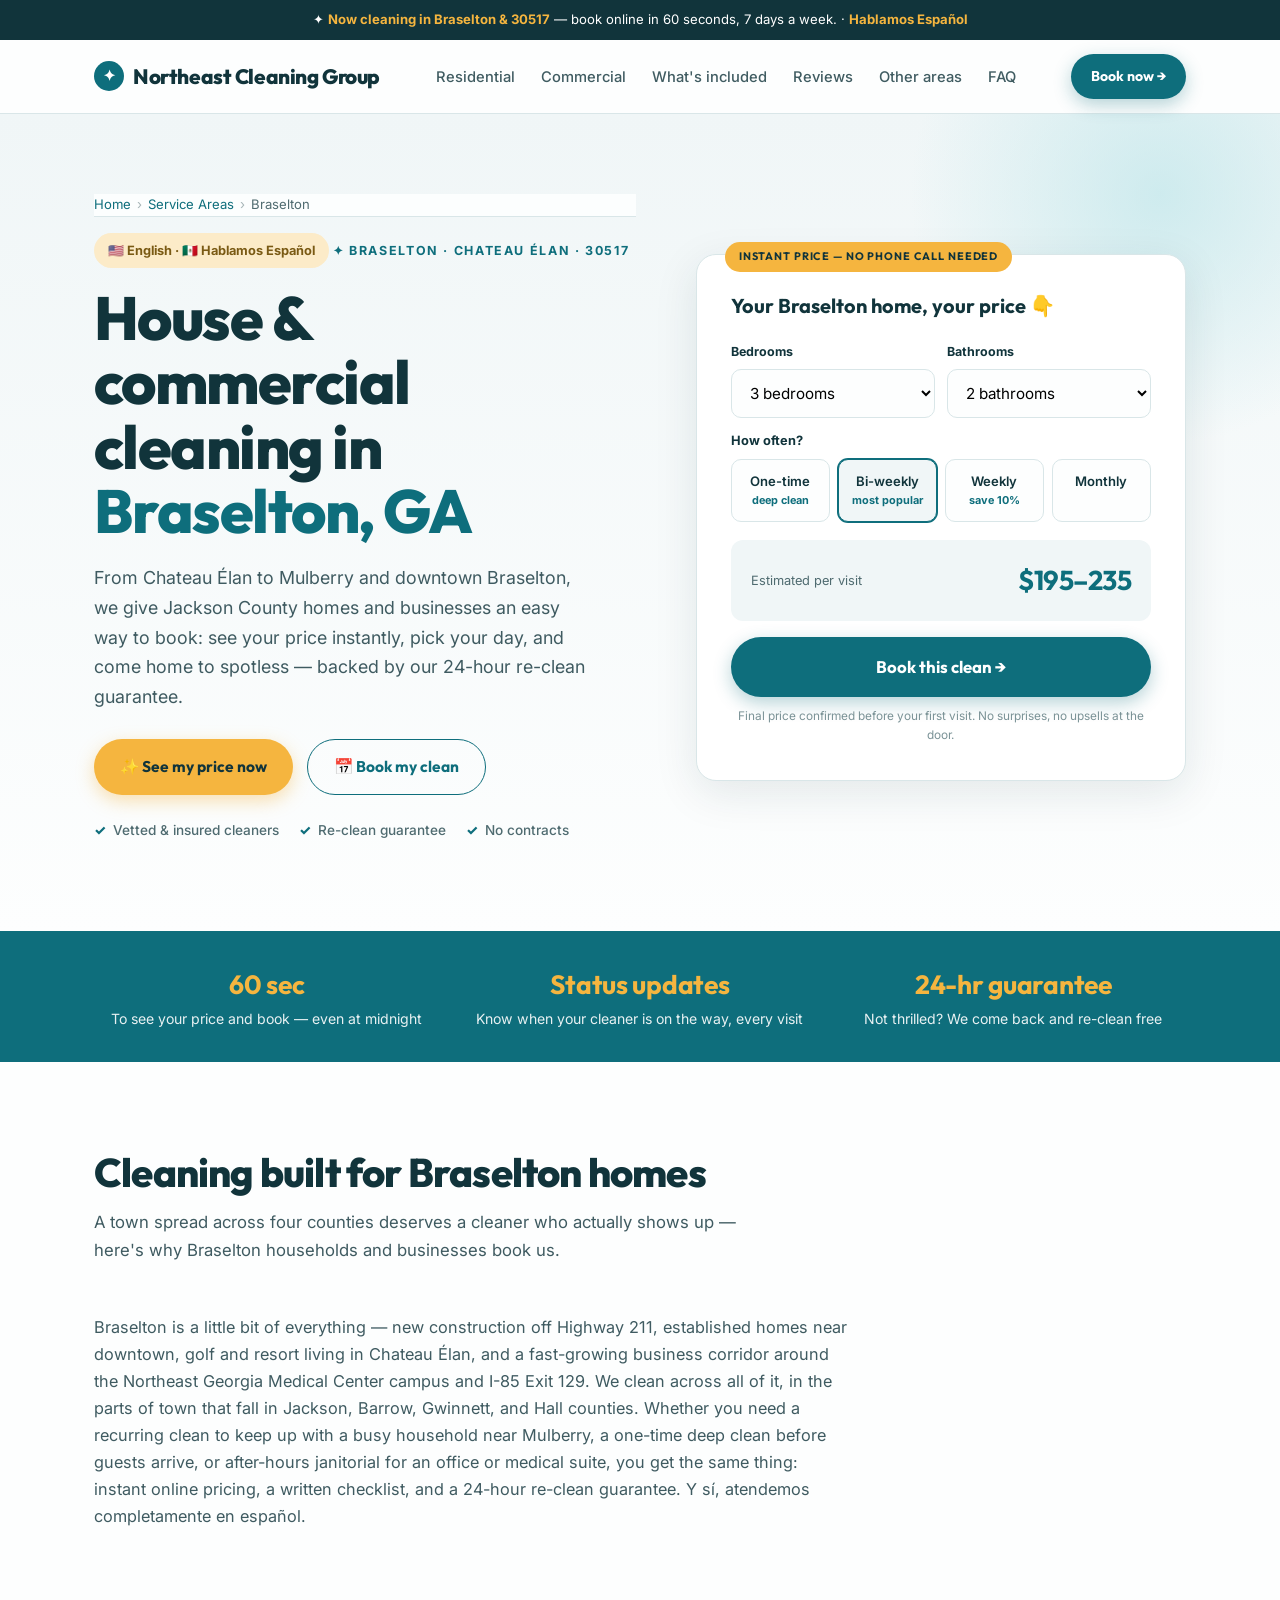
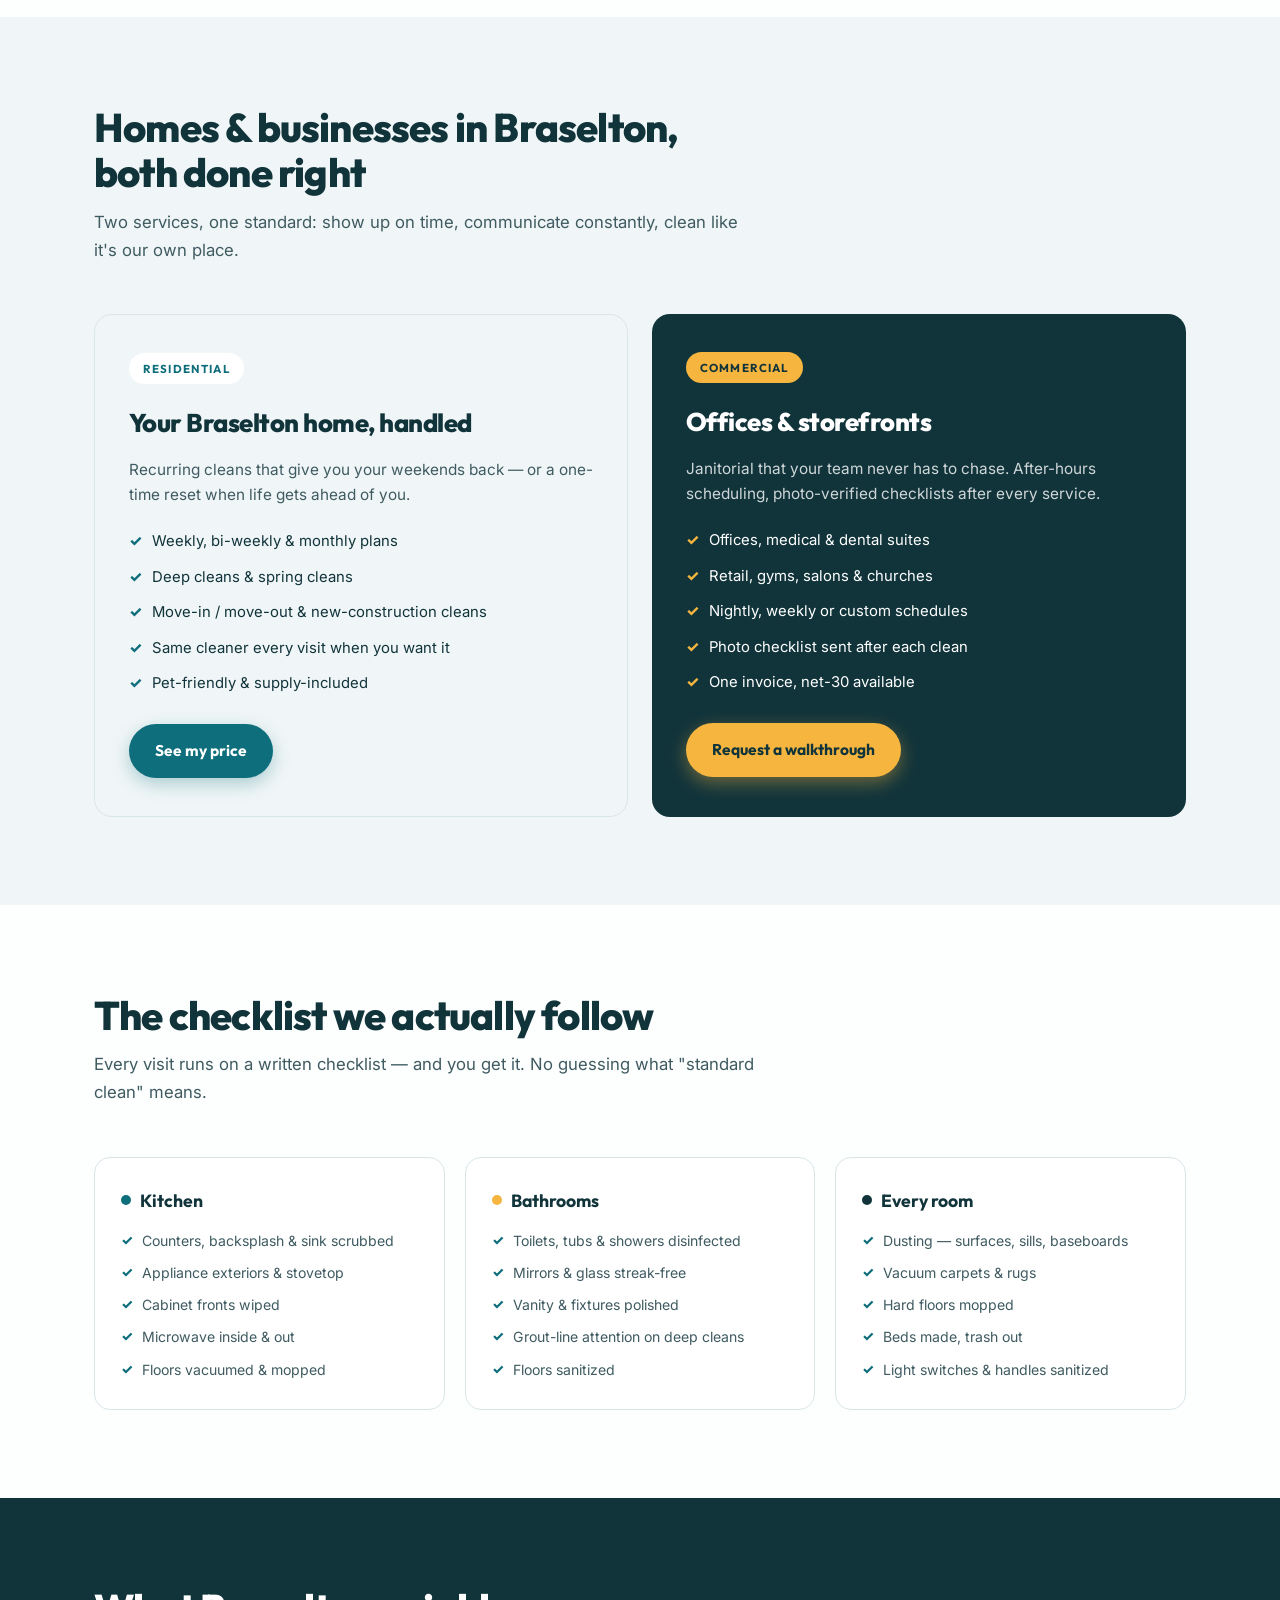
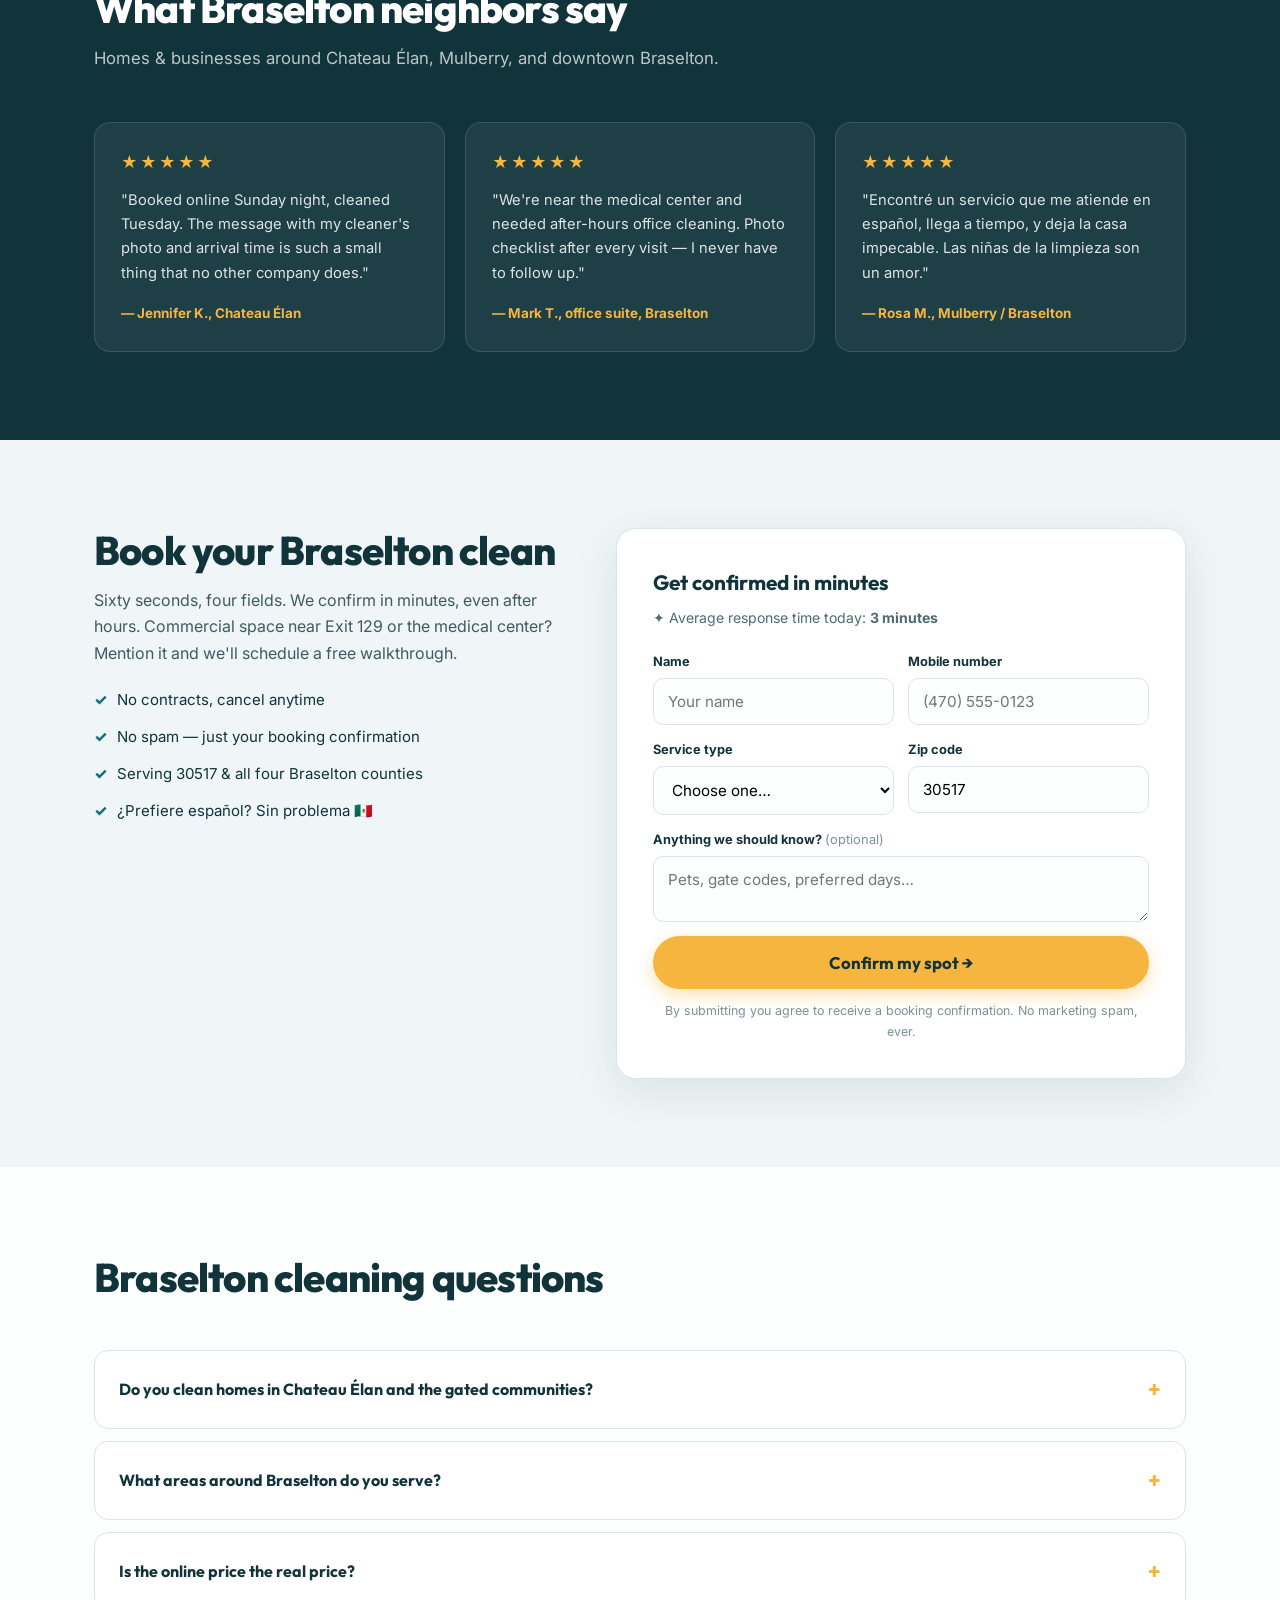
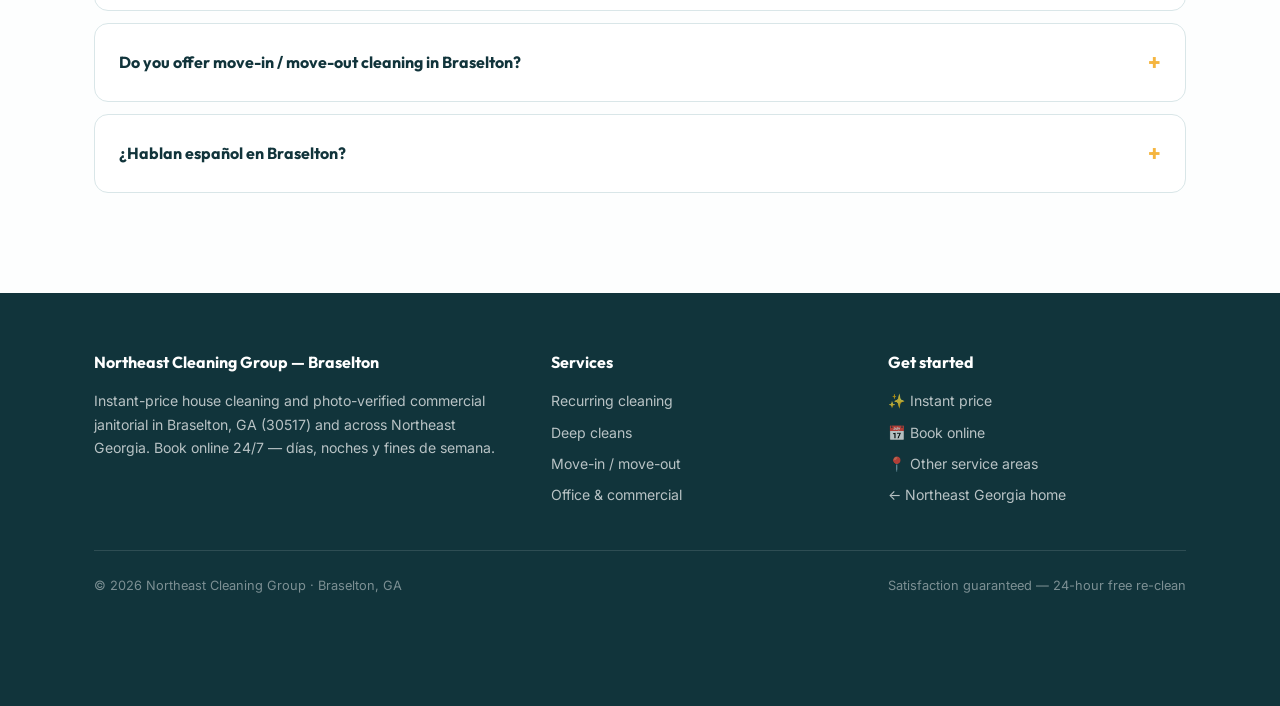
==== locations/braselton.html @ d17290c2 "Launch Northeast Cleaning Group site (NE Georgia hub + Braselton page) Rebrand from "Braselton Clean" ====
<!DOCTYPE html>
<html lang="en">
<head>
<meta charset="UTF-8">
<meta name="viewport" content="width=device-width, initial-scale=1.0">
<title>House &amp; Commercial Cleaning in Braselton, GA | Northeast Cleaning Group</title>
<meta name="description" content="Professional house &amp; commercial cleaning in Braselton, GA. Instant online pricing, vetted insured cleaners, 24-hour re-clean guarantee. Serving Chateau Élan, Mulberry, downtown Braselton &amp; 30517. Book in 60 seconds. Hablamos Español.">
<meta name="keywords" content="house cleaning Braselton GA, maid service Braselton, deep cleaning Braselton, move out cleaning Braselton, commercial cleaning Braselton GA, office cleaning Braselton, cleaning service Chateau Elan, cleaning service 30517">
<meta name="author" content="Northeast Cleaning Group">
<meta name="robots" content="index, follow, max-image-preview:large">
<meta name="theme-color" content="#0E6E7C">
<meta name="geo.region" content="US-GA">
<meta name="geo.placename" content="Braselton, Georgia">
<meta name="geo.position" content="34.1093;-83.7627">
<meta name="ICBM" content="34.1093, -83.7627">
<link rel="canonical" href="https://necgga.com/locations/braselton.html">
<link rel="icon" type="image/svg+xml" href="../favicon.svg">
<link rel="apple-touch-icon" href="../favicon.svg">

<!-- Open Graph -->
<meta property="og:site_name" content="Northeast Cleaning Group">
<meta property="og:title" content="House &amp; Commercial Cleaning in Braselton, GA | Northeast Cleaning Group">
<meta property="og:description" content="Instant-price house &amp; commercial cleaning in Braselton, GA — Chateau Élan, Mulberry &amp; 30517. Vetted, insured cleaners, 24-hour re-clean guarantee.">
<meta property="og:type" content="website">
<meta property="og:url" content="https://necgga.com/locations/braselton.html">
<meta property="og:image" content="https://necgga.com/og-image.png">
<meta property="og:image:width" content="1200">
<meta property="og:image:height" content="630">
<meta property="og:image:alt" content="Northeast Cleaning Group — house and commercial cleaning in Braselton, GA">
<meta property="og:locale" content="en_US">
<meta property="og:locale:alternate" content="es_US">

<!-- Twitter -->
<meta name="twitter:card" content="summary_large_image">
<meta name="twitter:title" content="House &amp; Commercial Cleaning in Braselton, GA">
<meta name="twitter:description" content="Instant-price cleaning in Braselton, GA — Chateau Élan, Mulberry &amp; 30517. Vetted, insured, 24-hour re-clean guarantee.">
<meta name="twitter:image" content="https://necgga.com/og-image.png">

<!-- JSON-LD: LocalBusiness + Breadcrumb + FAQ -->
<script type="application/ld+json">
{
  "@context": "https://schema.org",
  "@graph": [
    {
      "@type": ["LocalBusiness","HouseCleaner"],
      "@id": "https://necgga.com/#business",
      "name": "Northeast Cleaning Group",
      "description": "House and commercial cleaning in Braselton, GA and across Northeast Georgia. Instant online pricing, recurring plans, deep cleans, move-in/move-out, and office janitorial.",
      "url": "https://necgga.com/locations/braselton.html",
      "image": "https://necgga.com/og-image.png",
      "priceRange": "$$",
      "address": {
        "@type": "PostalAddress",
        "addressLocality": "Braselton",
        "addressRegion": "GA",
        "postalCode": "30517",
        "addressCountry": "US"
      },
      "geo": { "@type": "GeoCoordinates", "latitude": 34.1093, "longitude": -83.7627 },
      "areaServed": [
        {"@type":"City","name":"Braselton, GA"},
        {"@type":"City","name":"Hoschton, GA"},
        {"@type":"City","name":"Jefferson, GA"},
        {"@type":"City","name":"Flowery Branch, GA"}
      ],
      "knowsLanguage": ["en", "es"]
    },
    {
      "@type": "BreadcrumbList",
      "itemListElement": [
        {"@type":"ListItem","position":1,"name":"Home","item":"https://necgga.com/"},
        {"@type":"ListItem","position":2,"name":"Service Areas","item":"https://necgga.com/#areas"},
        {"@type":"ListItem","position":3,"name":"Braselton, GA","item":"https://necgga.com/locations/braselton.html"}
      ]
    },
    {
      "@type": "FAQPage",
      "mainEntity": [
        {"@type":"Question","name":"Do you clean homes in Chateau Élan and the gated communities?","acceptedAnswer":{"@type":"Answer","text":"Yes. We regularly clean homes in Chateau Élan, Mulberry, and the neighborhoods around Highway 211 and downtown Braselton. Leave gate or guard-gate instructions in your booking and we'll handle the rest."}},
        {"@type":"Question","name":"What areas around Braselton do you serve?","acceptedAnswer":{"@type":"Answer","text":"Braselton spans Jackson, Barrow, Gwinnett, and Hall counties, and we cover all of it — plus neighboring Hoschton, Jefferson, Flowery Branch, and Winder."}},
        {"@type":"Question","name":"Is the online price the real price?","acceptedAnswer":{"@type":"Answer","text":"Yes — the estimate covers standard-condition homes at the size you select. If your home needs extra attention, we tell you before the visit, never at your door."}},
        {"@type":"Question","name":"Do you offer move-in / move-out cleaning in Braselton?","acceptedAnswer":{"@type":"Answer","text":"We do — move-in and move-out deep cleans are one of our most-requested services in the Braselton 30517 area, whether you're leaving a rental or prepping a new build."}},
        {"@type":"Question","name":"¿Hablan español en Braselton?","acceptedAnswer":{"@type":"Answer","text":"¡Por supuesto! Reservas, confirmaciones y todo el servicio disponible completamente en español."}}
      ]
    }
  ]
}
</script>

<link rel="preconnect" href="https://fonts.googleapis.com">
<link rel="preconnect" href="https://fonts.gstatic.com" crossorigin>
<link href="https://fonts.googleapis.com/css2?family=Outfit:wght@500;600;700;800&family=Inter:wght@400;500;600;700&display=swap" rel="stylesheet">
<link rel="stylesheet" href="../styles.css">
</head>
<body>

<div class="response-bar">✦ <strong>Now cleaning in Braselton &amp; 30517</strong> — book online in 60 seconds, 7 days a week. · <strong>Hablamos Español</strong></div>

<nav aria-label="Primary">
  <div class="nav-inner">
    <a href="../" class="logo" aria-label="Northeast Cleaning Group home">
      <span class="logo-mark" aria-hidden="true"></span>
      Northeast Cleaning Group
    </a>
    <ul class="nav-links">
      <li><a href="#residential">Residential</a></li>
      <li><a href="#commercial">Commercial</a></li>
      <li><a href="#checklist">What's included</a></li>
      <li><a href="#reviews">Reviews</a></li>
      <li><a href="../#areas">Other areas</a></li>
      <li><a href="#faq">FAQ</a></li>
    </ul>
    <a href="#book" class="btn btn-primary btn-call-nav">Book now →</a>
  </div>
</nav>

<header class="hero">
  <div class="container hero-grid">
    <div>
      <nav class="breadcrumb" aria-label="Breadcrumb">
        <a href="../">Home</a><span>›</span><a href="../#areas">Service Areas</a><span>›</span>Braselton
      </nav>
      <span class="espanol">🇺🇸 English · 🇲🇽 Hablamos Español</span>
      <div class="eyebrow">✦ Braselton · Chateau Élan · 30517</div>
      <h1>House &amp; commercial cleaning in <em>Braselton, GA</em></h1>
      <p class="hero-sub">From Chateau Élan to Mulberry and downtown Braselton, we give Jackson County homes and businesses an easy way to book: see your price instantly, pick your day, and come home to spotless — backed by our 24-hour re-clean guarantee.</p>
      <div class="hero-ctas">
        <a href="#instant-price" class="btn btn-sun">✨ See my price now</a>
        <a href="#book" class="btn btn-ghost">📅 Book my clean</a>
      </div>
      <div class="hero-trust">
        <span><span class="check">✓</span> Vetted &amp; insured cleaners</span>
        <span><span class="check">✓</span> Re-clean guarantee</span>
        <span><span class="check">✓</span> No contracts</span>
      </div>
    </div>
    <div class="price-card" id="instant-price">
      <h3>Your Braselton home, your price 👇</h3>
      <div class="pc-row">
        <div class="pc-group">
          <label for="beds">Bedrooms</label>
          <select id="beds" onchange="calcPrice()">
            <option value="1">1 bedroom</option>
            <option value="2">2 bedrooms</option>
            <option value="3" selected>3 bedrooms</option>
            <option value="4">4 bedrooms</option>
            <option value="5">5+ bedrooms</option>
          </select>
        </div>
        <div class="pc-group">
          <label for="baths">Bathrooms</label>
          <select id="baths" onchange="calcPrice()">
            <option value="1">1 bathroom</option>
            <option value="2" selected>2 bathrooms</option>
            <option value="3">3 bathrooms</option>
            <option value="4">4+ bathrooms</option>
          </select>
        </div>
      </div>
      <label style="margin-bottom:8px;display:block">How often?</label>
      <div class="freq-pills" role="group" aria-label="Cleaning frequency">
        <div class="freq-pill" data-mult="1.5" onclick="setFreq(this)">One-time<small>deep clean</small></div>
        <div class="freq-pill active" data-mult="1" onclick="setFreq(this)">Bi-weekly<small>most popular</small></div>
        <div class="freq-pill" data-mult="0.9" onclick="setFreq(this)">Weekly<small>save 10%</small></div>
        <div class="freq-pill" data-mult="1.15" onclick="setFreq(this)">Monthly<small>&nbsp;</small></div>
      </div>
      <div class="price-output">
        <span>Estimated per visit</span>
        <b id="priceVal">$150–180</b>
      </div>
      <a href="#book" class="btn btn-primary submit-btn">Book this clean →</a>
      <p class="pc-note">Final price confirmed before your first visit. No surprises, no upsells at the door.</p>
    </div>
  </div>
</header>

<div class="promise">
  <div class="container promise-grid">
    <div class="promise-item"><b>60 sec</b><p>To see your price and book — even at midnight</p></div>
    <div class="promise-item"><b>Status updates</b><p>Know when your cleaner is on the way, every visit</p></div>
    <div class="promise-item"><b>24-hr guarantee</b><p>Not thrilled? We come back and re-clean free</p></div>
  </div>
</div>

<section>
  <div class="container">
    <div class="section-head">
      <h2>Cleaning built for Braselton homes</h2>
      <p>A town spread across four counties deserves a cleaner who actually shows up — here's why Braselton households and businesses book us.</p>
    </div>
    <p style="max-width:760px;color:#3F5B61;font-size:1.02rem">
      Braselton is a little bit of everything — new construction off Highway 211, established homes near downtown, golf and resort living in Chateau Élan, and a fast-growing business corridor around the Northeast Georgia Medical Center campus and I-85 Exit 129. We clean across all of it, in the parts of town that fall in Jackson, Barrow, Gwinnett, and Hall counties. Whether you need a recurring clean to keep up with a busy household near Mulberry, a one-time deep clean before guests arrive, or after-hours janitorial for an office or medical suite, you get the same thing: instant online pricing, a written checklist, and a 24-hour re-clean guarantee. <span lang="es">Y sí, atendemos completamente en español.</span>
    </p>
  </div>
</section>

<section class="checklist-section" id="residential">
  <div class="container">
    <div class="section-head">
      <h2>Homes &amp; businesses in Braselton, both done right</h2>
      <p>Two services, one standard: show up on time, communicate constantly, clean like it's our own place.</p>
    </div>
    <div class="split-grid">
      <div class="split-card res">
        <span class="split-tag">Residential</span>
        <h3>Your Braselton home, handled</h3>
        <p>Recurring cleans that give you your weekends back — or a one-time reset when life gets ahead of you.</p>
        <ul class="split-list">
          <li><span class="check">✓</span> Weekly, bi-weekly &amp; monthly plans</li>
          <li><span class="check">✓</span> Deep cleans &amp; spring cleans</li>
          <li><span class="check">✓</span> Move-in / move-out &amp; new-construction cleans</li>
          <li><span class="check">✓</span> Same cleaner every visit when you want it</li>
          <li><span class="check">✓</span> Pet-friendly &amp; supply-included</li>
        </ul>
        <a href="#instant-price" class="btn btn-primary">See my price</a>
      </div>
      <div class="split-card com" id="commercial">
        <span class="split-tag">Commercial</span>
        <h3>Offices &amp; storefronts</h3>
        <p>Janitorial that your team never has to chase. After-hours scheduling, photo-verified checklists after every service.</p>
        <ul class="split-list">
          <li><span class="check">✓</span> Offices, medical &amp; dental suites</li>
          <li><span class="check">✓</span> Retail, gyms, salons &amp; churches</li>
          <li><span class="check">✓</span> Nightly, weekly or custom schedules</li>
          <li><span class="check">✓</span> Photo checklist sent after each clean</li>
          <li><span class="check">✓</span> One invoice, net-30 available</li>
        </ul>
        <a href="#book" class="btn btn-sun">Request a walkthrough</a>
      </div>
    </div>
  </div>
</section>

<section id="checklist">
  <div class="container">
    <div class="section-head">
      <h2>The checklist we actually follow</h2>
      <p>Every visit runs on a written checklist — and you get it. No guessing what "standard clean" means.</p>
    </div>
    <div class="checklist-grid">
      <div class="cl-card">
        <h3><span class="dot"></span>Kitchen</h3>
        <ul class="cl-list">
          <li><span class="check">✓</span> Counters, backsplash &amp; sink scrubbed</li>
          <li><span class="check">✓</span> Appliance exteriors &amp; stovetop</li>
          <li><span class="check">✓</span> Cabinet fronts wiped</li>
          <li><span class="check">✓</span> Microwave inside &amp; out</li>
          <li><span class="check">✓</span> Floors vacuumed &amp; mopped</li>
        </ul>
      </div>
      <div class="cl-card">
        <h3><span class="dot" style="background:var(--sun)"></span>Bathrooms</h3>
        <ul class="cl-list">
          <li><span class="check">✓</span> Toilets, tubs &amp; showers disinfected</li>
          <li><span class="check">✓</span> Mirrors &amp; glass streak-free</li>
          <li><span class="check">✓</span> Vanity &amp; fixtures polished</li>
          <li><span class="check">✓</span> Grout-line attention on deep cleans</li>
          <li><span class="check">✓</span> Floors sanitized</li>
        </ul>
      </div>
      <div class="cl-card">
        <h3><span class="dot" style="background:var(--ink)"></span>Every room</h3>
        <ul class="cl-list">
          <li><span class="check">✓</span> Dusting — surfaces, sills, baseboards</li>
          <li><span class="check">✓</span> Vacuum carpets &amp; rugs</li>
          <li><span class="check">✓</span> Hard floors mopped</li>
          <li><span class="check">✓</span> Beds made, trash out</li>
          <li><span class="check">✓</span> Light switches &amp; handles sanitized</li>
        </ul>
      </div>
    </div>
  </div>
</section>

<section class="reviews" id="reviews">
  <div class="container">
    <div class="section-head">
      <h2>What Braselton neighbors say</h2>
      <p>Homes &amp; businesses around Chateau Élan, Mulberry, and downtown Braselton.</p>
    </div>
    <div class="review-grid">
      <div class="review-card">
        <div class="stars">★★★★★</div>
        <p>"Booked online Sunday night, cleaned Tuesday. The message with my cleaner's photo and arrival time is such a small thing that no other company does."</p>
        <b>— Jennifer K., Chateau Élan</b>
      </div>
      <div class="review-card">
        <div class="stars">★★★★★</div>
        <p>"We're near the medical center and needed after-hours office cleaning. Photo checklist after every visit — I never have to follow up."</p>
        <b>— Mark T., office suite, Braselton</b>
      </div>
      <div class="review-card">
        <div class="stars">★★★★★</div>
        <p lang="es">"Encontré un servicio que me atiende en español, llega a tiempo, y deja la casa impecable. Las niñas de la limpieza son un amor."</p>
        <b>— Rosa M., Mulberry / Braselton</b>
      </div>
    </div>
  </div>
</section>

<section class="quote" id="book">
  <div class="container quote-grid">
    <div class="quote-info">
      <h2>Book your Braselton clean</h2>
      <p>Sixty seconds, four fields. We confirm in minutes, even after hours. Commercial space near Exit 129 or the medical center? Mention it and we'll schedule a free walkthrough.</p>
      <ul class="quote-bullets">
        <li><span class="check">✓</span> No contracts, cancel anytime</li>
        <li><span class="check">✓</span> No spam — just your booking confirmation</li>
        <li><span class="check">✓</span> Serving 30517 &amp; all four Braselton counties</li>
        <li><span class="check">✓</span> ¿Prefiere español? Sin problema 🇲🇽</li>
      </ul>
    </div>
    <!-- Lead form posts to the same CRM webhook as the homepage (see script). -->
    <form class="quote-form" id="leadForm" onsubmit="handleSubmit(event)">
      <h3>Get confirmed in minutes</h3>
      <p class="form-sub">✦ Average response time today: <b>3 minutes</b></p>
      <div class="form-row">
        <div class="form-group">
          <label for="name">Name</label>
          <input type="text" id="name" name="name" placeholder="Your name" required autocomplete="name">
        </div>
        <div class="form-group">
          <label for="phone">Mobile number</label>
          <input type="tel" id="phone" name="phone" placeholder="(470) 555-0123" required autocomplete="tel">
        </div>
      </div>
      <div class="form-row">
        <div class="form-group">
          <label for="type">Service type</label>
          <select id="type" name="type" required>
            <option value="">Choose one…</option>
            <option>Recurring home cleaning</option>
            <option>One-time deep clean</option>
            <option>Move-in / move-out</option>
            <option>Commercial / office</option>
          </select>
        </div>
        <div class="form-group">
          <label for="zip">Zip code</label>
          <input type="text" id="zip" name="zip" placeholder="30517" value="30517" required inputmode="numeric" autocomplete="postal-code">
        </div>
      </div>
      <div class="form-group">
        <label for="notes">Anything we should know? <span style="font-weight:400;color:#7A9296">(optional)</span></label>
        <textarea id="notes" name="notes" rows="2" placeholder="Pets, gate codes, preferred days…"></textarea>
      </div>
      <button type="submit" class="btn btn-sun submit-btn">Confirm my spot →</button>
      <p class="form-note">By submitting you agree to receive a booking confirmation. No marketing spam, ever.</p>
    </form>
  </div>
</section>

<section id="faq">
  <div class="container">
    <div class="section-head">
      <h2>Braselton cleaning questions</h2>
    </div>
    <details>
      <summary>Do you clean homes in Chateau Élan and the gated communities?</summary>
      <p>Yes. We regularly clean homes in Chateau Élan, Mulberry, and the neighborhoods around Highway 211 and downtown Braselton. Leave gate or guard-gate instructions in your booking and we'll handle the rest.</p>
    </details>
    <details>
      <summary>What areas around Braselton do you serve?</summary>
      <p>Braselton spans Jackson, Barrow, Gwinnett, and Hall counties, and we cover all of it — plus neighboring <a href="../#areas">Hoschton, Jefferson, Flowery Branch, and Winder</a>.</p>
    </details>
    <details>
      <summary>Is the online price the real price?</summary>
      <p>Yes — the estimate covers standard-condition homes at the size you select. If your home needs extra attention (first-time deep clean, heavy buildup), we tell you <em>before</em> the visit, never at your door.</p>
    </details>
    <details>
      <summary>Do you offer move-in / move-out cleaning in Braselton?</summary>
      <p>We do — move-in and move-out deep cleans are one of our most-requested services in the 30517 area, whether you're leaving a rental or prepping a new build.</p>
    </details>
    <details>
      <summary>¿Hablan español en Braselton?</summary>
      <p lang="es">¡Por supuesto! Reservas, confirmaciones y todo el servicio disponible completamente en español.</p>
    </details>
  </div>
</section>

<footer>
  <div class="container">
    <div class="footer-grid">
      <div>
        <h4>Northeast Cleaning Group — Braselton</h4>
        <p>Instant-price house cleaning and photo-verified commercial janitorial in Braselton, GA (30517) and across Northeast Georgia. Book online 24/7 — días, noches y fines de semana.</p>
      </div>
      <div>
        <h4>Services</h4>
        <a href="#residential">Recurring cleaning</a>
        <a href="#residential">Deep cleans</a>
        <a href="#residential">Move-in / move-out</a>
        <a href="#commercial">Office &amp; commercial</a>
      </div>
      <div>
        <h4>Get started</h4>
        <a href="#instant-price">✨ Instant price</a>
        <a href="#book">📅 Book online</a>
        <a href="../#areas">📍 Other service areas</a>
        <a href="../">← Northeast Georgia home</a>
      </div>
    </div>
    <div class="footer-bottom">
      <span>© 2026 Northeast Cleaning Group · Braselton, GA</span>
      <span>Satisfaction guaranteed — 24-hour free re-clean</span>
    </div>
  </div>
</footer>

<div class="sticky-cta">
  <a href="#instant-price" class="btn btn-sun">✨ Get my price</a>
  <a href="#book" class="btn btn-primary">📅 Book now</a>
</div>

<script>
// ===== Instant price calculator =====
let freqMult = 1;
const BASE = 95, PER_BED = 22, PER_BATH = 18;
function setFreq(el){
  document.querySelectorAll('.freq-pill').forEach(p=>p.classList.remove('active'));
  el.classList.add('active');
  freqMult = parseFloat(el.dataset.mult);
  calcPrice();
}
function calcPrice(){
  const beds = parseInt(document.getElementById('beds').value);
  const baths = parseInt(document.getElementById('baths').value);
  const base = (BASE + beds*PER_BED + baths*PER_BATH) * freqMult;
  const lo = Math.round(base/5)*5;
  const hi = Math.round(base*1.2/5)*5;
  document.getElementById('priceVal').textContent = '$'+lo+'–'+hi;
}
calcPrice();

// ===== Lead form =====
function handleSubmit(e){
  e.preventDefault();
  // Set GHL_WEBHOOK_URL to your CRM inbound webhook (see homepage notes).
  const GHL_WEBHOOK_URL = "REPLACE_WITH_YOUR_GHL_WEBHOOK_URL";
  const form = e.target;
  const data = Object.fromEntries(new FormData(form));
  data.estimated_price = (document.getElementById('priceVal')||{}).textContent || '';
  data.page = location.pathname;
  data.city = "Braselton";
  if(GHL_WEBHOOK_URL.startsWith("http")){
    fetch(GHL_WEBHOOK_URL,{method:"POST",headers:{"Content-Type":"application/json"},body:JSON.stringify(data)}).catch(()=>{});
  }
  form.innerHTML = '<h3>✅ You\'re in, '+(data.name||'neighbor')+'!</h3><p class="form-sub">Watch for your confirmation — we\'ll lock in your Braselton booking in just a few minutes.</p>';
}
</script>

</body>
</html>
---- styles.css ----
:root{
  --white:#FDFEFE;
  --mist:#F0F6F7;
  --ink:#11343B;          /* deep teal ink */
  --teal:#0E6E7C;         /* primary */
  --teal-deep:#0A5560;
  --aqua:#BFE6EA;
  --sun:#F5B53F;          /* citrus accent */
  --sun-soft:#FCEBC8;
  --line:#D9E6E8;
  --radius:14px;
  --shadow:0 12px 44px rgba(17,52,59,.10);
  --font-display:'Outfit',sans-serif;
  --font-body:'Inter',sans-serif;
}
*{margin:0;padding:0;box-sizing:border-box}
html{scroll-behavior:smooth}
body{font-family:var(--font-body);background:var(--white);color:var(--ink);line-height:1.65;-webkit-font-smoothing:antialiased}
a{color:inherit}
.container{max-width:1140px;margin:0 auto;padding:0 24px}

/* top bar */
.response-bar{background:var(--ink);color:#fff;font-size:.82rem;text-align:center;padding:9px 16px}
.response-bar strong{color:var(--sun)}

/* nav */
nav{position:sticky;top:0;background:rgba(253,254,254,.92);backdrop-filter:blur(12px);border-bottom:1px solid var(--line);z-index:100}
.nav-inner{display:flex;align-items:center;justify-content:space-between;padding:14px 24px;max-width:1140px;margin:0 auto}
.logo{font-family:var(--font-display);font-weight:800;font-size:1.3rem;letter-spacing:-.02em;text-decoration:none;display:flex;align-items:center;gap:9px}
.logo-mark{width:30px;height:30px;border-radius:50%;background:var(--teal);position:relative;display:inline-block}
.logo-mark::after{content:"✦";position:absolute;color:#fff;font-size:.95rem;top:50%;left:50%;transform:translate(-50%,-52%)}
.nav-links{display:flex;gap:26px;align-items:center;list-style:none}
.nav-links a{text-decoration:none;font-size:.92rem;font-weight:500;opacity:.8;transition:opacity .2s}
.nav-links a:hover{opacity:1}
.btn{display:inline-flex;align-items:center;gap:8px;font-family:var(--font-display);font-weight:700;font-size:.97rem;text-decoration:none;border-radius:50px;padding:14px 26px;cursor:pointer;border:none;transition:transform .15s,box-shadow .15s}
.btn:hover{transform:translateY(-1px)}
.btn-primary{background:var(--teal);color:#fff;box-shadow:0 6px 18px rgba(14,110,124,.30)}
.btn-primary:hover{background:var(--teal-deep)}
.btn-sun{background:var(--sun);color:var(--ink);box-shadow:0 6px 18px rgba(245,181,63,.40)}
.btn-ghost{background:transparent;color:var(--teal);border:1.5px solid var(--teal)}
.btn-call-nav{padding:11px 20px;font-size:.88rem}

/* hero */
.hero{position:relative;padding:80px 0 90px;background:linear-gradient(180deg,var(--mist) 0%,var(--white) 100%);overflow:hidden}
.hero::before{content:"";position:absolute;top:-180px;right:-140px;width:520px;height:520px;border-radius:50%;background:radial-gradient(circle,var(--aqua) 0%,transparent 68%);opacity:.7;pointer-events:none}
.hero-grid{display:grid;grid-template-columns:1.05fr .95fr;gap:60px;align-items:center;position:relative}
.eyebrow{display:inline-flex;align-items:center;gap:8px;font-size:.78rem;font-weight:700;letter-spacing:.13em;text-transform:uppercase;color:var(--teal);margin-bottom:18px}
h1{font-family:var(--font-display);font-size:clamp(2.4rem,5.2vw,3.8rem);font-weight:800;line-height:1.06;letter-spacing:-.025em;margin-bottom:20px}
h1 em{font-style:normal;color:var(--teal);position:relative}
.hero-sub{font-size:1.12rem;color:#3F5B61;max-width:500px;margin-bottom:28px}
.hero-ctas{display:flex;gap:14px;flex-wrap:wrap;margin-bottom:24px}
.hero-trust{display:flex;gap:20px;flex-wrap:wrap;font-size:.85rem;color:#4F6B70;font-weight:500}
.hero-trust span{display:flex;align-items:center;gap:7px}
.check{color:var(--teal);font-weight:800}
.espanol{display:inline-flex;align-items:center;gap:7px;background:var(--sun-soft);color:#7A5A14;font-weight:700;font-size:.8rem;padding:7px 14px;border-radius:50px;margin-bottom:18px}

/* instant price card — the signature */
.price-card{background:#fff;border-radius:20px;box-shadow:var(--shadow);padding:34px;border:1px solid var(--line);position:relative}
.price-card::before{content:"INSTANT PRICE — NO PHONE CALL NEEDED";position:absolute;top:-13px;left:28px;background:var(--sun);color:var(--ink);font-family:var(--font-display);font-weight:700;font-size:.68rem;letter-spacing:.08em;padding:6px 14px;border-radius:50px}
.price-card h3{font-family:var(--font-display);font-size:1.25rem;font-weight:700;margin-bottom:20px}
.pc-row{display:grid;grid-template-columns:1fr 1fr;gap:12px;margin-bottom:12px}
.pc-group{display:flex;flex-direction:column;gap:6px}
.pc-group label{font-size:.78rem;font-weight:700}
select,input,textarea{font-family:var(--font-body);font-size:.95rem;padding:13px 14px;border:1.5px solid var(--line);border-radius:10px;background:var(--white);width:100%;transition:border-color .2s}
select:focus,input:focus,textarea:focus{outline:none;border-color:var(--teal)}
.freq-pills{display:flex;gap:8px;flex-wrap:wrap;margin-bottom:18px}
.freq-pill{flex:1;min-width:90px;text-align:center;border:1.5px solid var(--line);border-radius:10px;padding:11px 8px;font-size:.82rem;font-weight:600;cursor:pointer;transition:all .15s;background:var(--white)}
.freq-pill small{display:block;font-size:.68rem;color:var(--teal);font-weight:700}
.freq-pill.active{border-color:var(--teal);background:var(--mist);box-shadow:0 0 0 1px var(--teal)}
.price-output{background:var(--mist);border-radius:12px;padding:18px 20px;display:flex;align-items:center;justify-content:space-between;margin-bottom:16px}
.price-output b{font-family:var(--font-display);font-size:1.7rem;color:var(--teal);letter-spacing:-.02em}
.price-output span{font-size:.8rem;color:#4F6B70}
.pc-note{font-size:.74rem;color:#7A9296;text-align:center;margin-top:10px}

/* promise band */
.promise{background:var(--teal);color:#fff;padding:32px 0}
.promise-grid{display:grid;grid-template-columns:repeat(3,1fr);gap:28px;text-align:center}
.promise-item b{font-family:var(--font-display);font-size:1.65rem;display:block;color:var(--sun);letter-spacing:-.01em}
.promise-item p{font-size:.88rem;opacity:.9}

/* sections */
section{padding:88px 0}
.section-head{max-width:660px;margin-bottom:50px}
h2{font-family:var(--font-display);font-size:clamp(1.8rem,3.4vw,2.5rem);font-weight:800;letter-spacing:-.02em;line-height:1.12;margin-bottom:14px}
.section-head p{color:#3F5B61;font-size:1.05rem}

/* residential vs commercial split */
.split-grid{display:grid;grid-template-columns:1fr 1fr;gap:24px}
.split-card{border-radius:18px;padding:38px 34px;position:relative;overflow:hidden}
.split-card.res{background:var(--mist);border:1px solid var(--line)}
.split-card.com{background:var(--ink);color:#fff}
.split-tag{display:inline-block;font-family:var(--font-display);font-weight:700;font-size:.72rem;letter-spacing:.1em;text-transform:uppercase;padding:6px 14px;border-radius:50px;margin-bottom:18px}
.res .split-tag{background:#fff;color:var(--teal)}
.com .split-tag{background:var(--sun);color:var(--ink)}
.split-card h3{font-family:var(--font-display);font-size:1.6rem;font-weight:800;margin-bottom:12px;letter-spacing:-.02em}
.split-card>p{font-size:.96rem;margin-bottom:22px}
.res>p{color:#3F5B61}
.com>p{color:rgba(255,255,255,.8)}
.split-list{list-style:none;display:flex;flex-direction:column;gap:11px;margin-bottom:28px;font-size:.93rem}
.split-list li{display:flex;gap:10px;align-items:flex-start}
.com .check{color:var(--sun)}

/* checklist section — structural motif */
.checklist-section{background:var(--mist)}
.checklist-grid{display:grid;grid-template-columns:repeat(3,1fr);gap:20px}
.cl-card{background:#fff;border-radius:16px;padding:28px 26px;border:1px solid var(--line)}
.cl-card h3{font-family:var(--font-display);font-size:1.1rem;font-weight:700;margin-bottom:14px;display:flex;align-items:center;gap:9px}
.cl-card h3 .dot{width:10px;height:10px;border-radius:50%;background:var(--teal);display:inline-block}
.cl-list{list-style:none;display:flex;flex-direction:column;gap:9px;font-size:.88rem;color:#3F5B61}
.cl-list li{display:flex;gap:9px;align-items:flex-start}
.cl-list .check{font-size:.85rem}

/* how it works */
.steps{display:grid;grid-template-columns:repeat(4,1fr);gap:20px}
.step{background:#fff;border-radius:16px;padding:26px 22px;border:1px solid var(--line)}
.step-num{font-family:var(--font-display);font-weight:800;font-size:.78rem;color:var(--sun);letter-spacing:.1em;margin-bottom:12px;background:var(--ink);display:inline-block;padding:4px 12px;border-radius:50px}
.step h3{font-family:var(--font-display);font-size:1.05rem;font-weight:700;margin-bottom:8px}
.step p{font-size:.88rem;color:#3F5B61}
.step .sms-bubble{margin-top:14px;background:var(--teal);color:#fff;font-size:.78rem;padding:9px 13px;border-radius:12px 12px 12px 3px;display:inline-block}

/* reviews */
.reviews{background:var(--ink);color:#fff}
.reviews h2{color:#fff}
.reviews .section-head p{color:rgba(255,255,255,.72)}
.review-grid{display:grid;grid-template-columns:repeat(3,1fr);gap:20px}
.review-card{background:rgba(255,255,255,.06);border:1px solid rgba(255,255,255,.12);border-radius:16px;padding:26px}
.stars{color:var(--sun);letter-spacing:2px;margin-bottom:12px}
.review-card p{font-size:.92rem;color:rgba(255,255,255,.85);margin-bottom:14px}
.review-card b{font-size:.84rem;color:var(--sun)}

/* areas */
.areas-list{display:flex;flex-wrap:wrap;gap:10px}
.area-pill{background:var(--mist);border:1px solid var(--line);border-radius:50px;padding:9px 18px;font-size:.88rem;font-weight:500}
a.area-pill{text-decoration:none;color:inherit;transition:background .15s,color .15s,border-color .15s}
a.area-pill:hover{background:var(--teal);color:#fff;border-color:var(--teal)}
.area-pill .pin{margin-right:3px}
.areas-note{margin-top:18px;font-size:.86rem;color:#4F6B70}
.areas-note a{color:var(--teal);font-weight:600}

/* breadcrumb (city pages) */
.breadcrumb{font-size:.82rem;color:#4F6B70;margin-bottom:16px}
.breadcrumb a{color:var(--teal);text-decoration:none}
.breadcrumb a:hover{text-decoration:underline}
.breadcrumb span{margin:0 6px;opacity:.5}

/* lead form */
.quote{background:var(--mist)}
.quote-grid{display:grid;grid-template-columns:.9fr 1.1fr;gap:56px;align-items:start}
.quote-info p{color:#3F5B61;margin-bottom:22px}
.quote-bullets{list-style:none;display:flex;flex-direction:column;gap:12px;font-size:.94rem}
.quote-bullets li{display:flex;gap:10px;align-items:flex-start}
.quote-form{background:#fff;border-radius:20px;padding:36px;box-shadow:var(--shadow);border:1px solid var(--line)}
.quote-form h3{font-family:var(--font-display);font-size:1.3rem;font-weight:700;margin-bottom:6px}
.quote-form .form-sub{font-size:.88rem;color:#4F6B70;margin-bottom:22px}
.form-row{display:grid;grid-template-columns:1fr 1fr;gap:14px;margin-bottom:14px}
.form-group{display:flex;flex-direction:column;gap:6px;margin-bottom:14px}
.form-row .form-group{margin-bottom:0}
label{font-size:.8rem;font-weight:700}
.submit-btn{width:100%;justify-content:center;font-size:1.05rem;padding:16px}
.form-note{font-size:.78rem;color:#7A9296;margin-top:12px;text-align:center}

/* FAQ */
details{background:#fff;border:1px solid var(--line);border-radius:14px;margin-bottom:12px;overflow:hidden}
summary{padding:20px 24px;font-weight:700;font-size:1rem;cursor:pointer;list-style:none;display:flex;justify-content:space-between;align-items:center;font-family:var(--font-display)}
summary::after{content:"+";font-size:1.4rem;color:var(--sun);transition:transform .2s}
details[open] summary::after{transform:rotate(45deg)}
details p{padding:0 24px 20px;font-size:.93rem;color:#3F5B61}

/* footer */
footer{background:var(--ink);color:rgba(255,255,255,.7);padding:56px 0 110px;font-size:.88rem}
.footer-grid{display:grid;grid-template-columns:1.4fr 1fr 1fr;gap:40px;margin-bottom:36px}
footer h4{font-family:var(--font-display);color:#fff;font-size:1rem;margin-bottom:14px}
footer a{color:rgba(255,255,255,.7);text-decoration:none;display:block;margin-bottom:8px}
footer a:hover{color:#fff}
.footer-bottom{border-top:1px solid rgba(255,255,255,.12);padding-top:24px;display:flex;justify-content:space-between;flex-wrap:wrap;gap:10px;font-size:.8rem;color:rgba(255,255,255,.45)}

/* sticky mobile CTA */
.sticky-cta{position:fixed;bottom:0;left:0;right:0;background:#fff;border-top:1px solid var(--line);padding:12px 16px;display:none;gap:10px;z-index:200;box-shadow:0 -6px 24px rgba(0,0,0,.08)}
.sticky-cta .btn{flex:1;justify-content:center;padding:14px 10px;font-size:.9rem}

@media(max-width:900px){
  .hero-grid,.quote-grid,.split-grid,.why-grid{grid-template-columns:1fr;gap:40px}
  .promise-grid,.checklist-grid,.steps,.review-grid{grid-template-columns:1fr 1fr}
  .footer-grid{grid-template-columns:1fr 1fr}
  .nav-links{display:none}
}
@media(max-width:600px){
  .promise-grid,.checklist-grid,.steps,.review-grid,.footer-grid,.form-row,.pc-row{grid-template-columns:1fr}
  .sticky-cta{display:flex}
  section{padding:64px 0}
  .hero{padding:56px 0 70px}
}
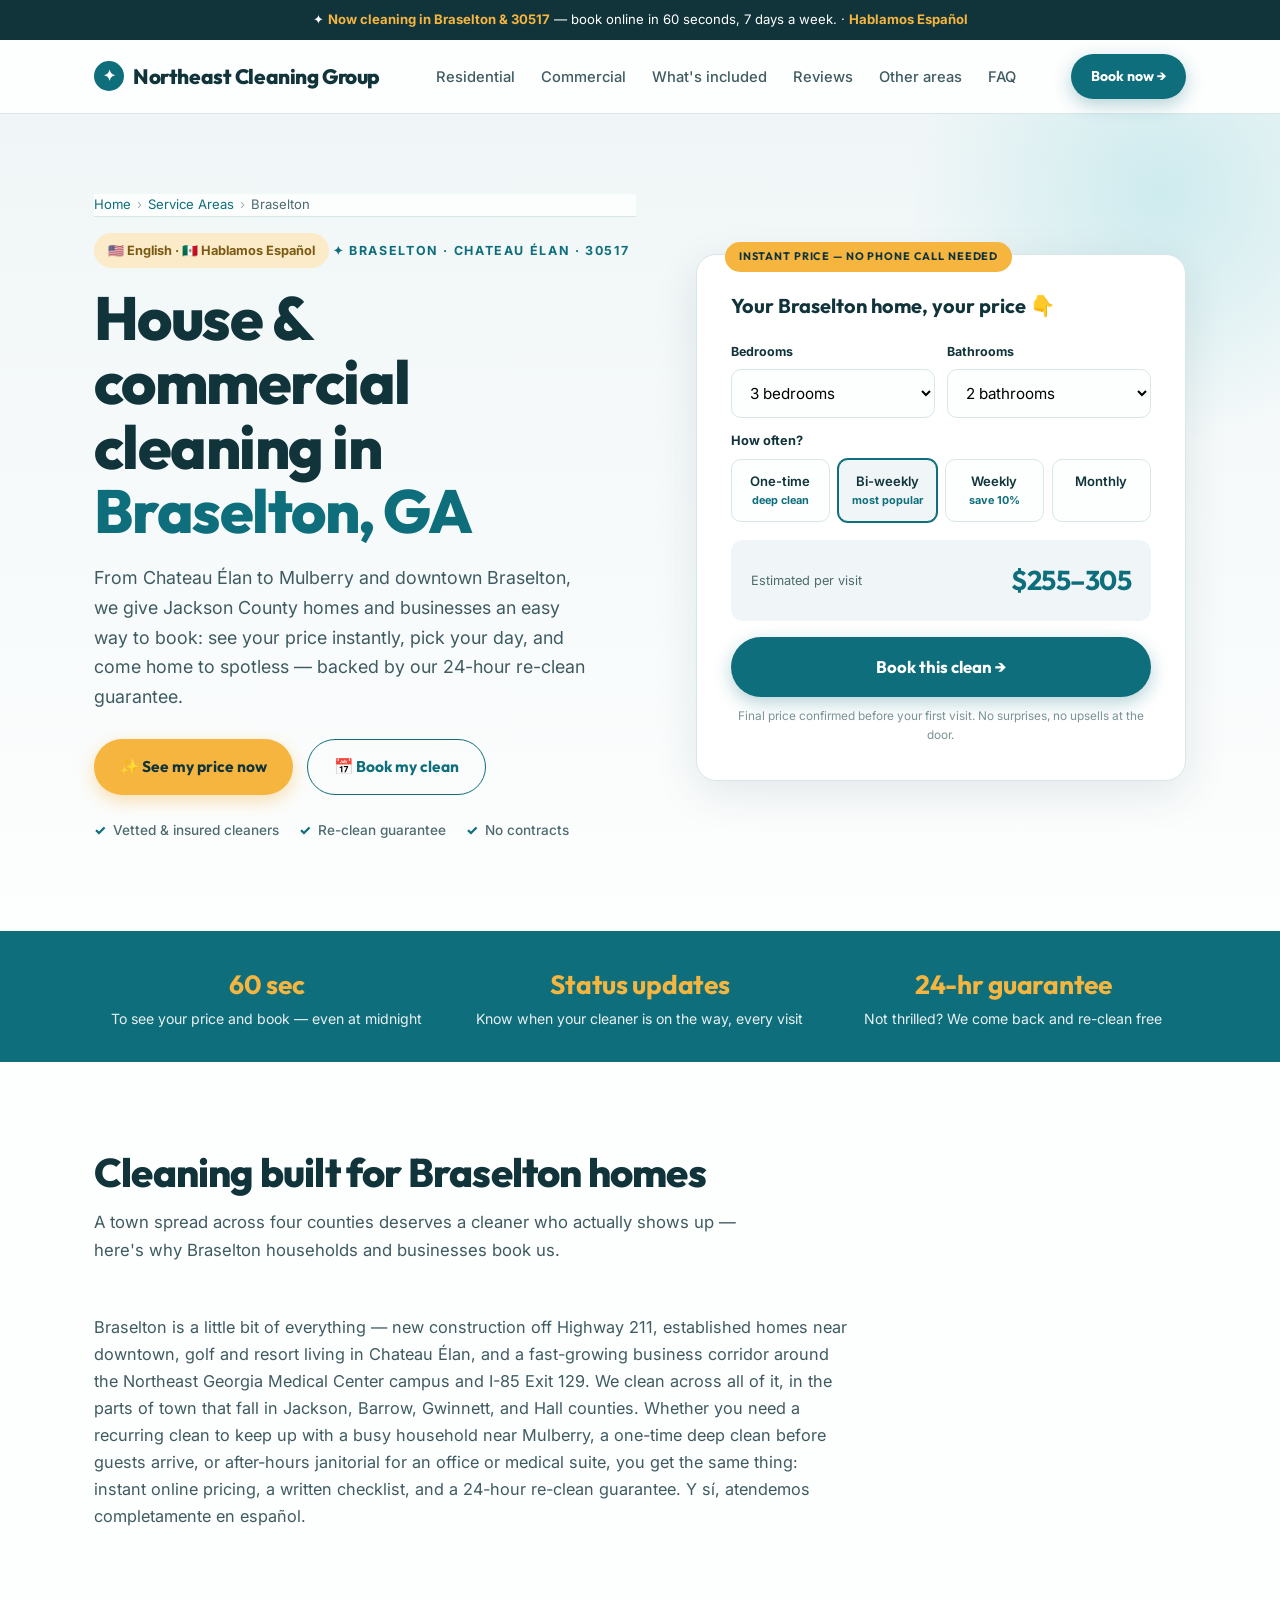
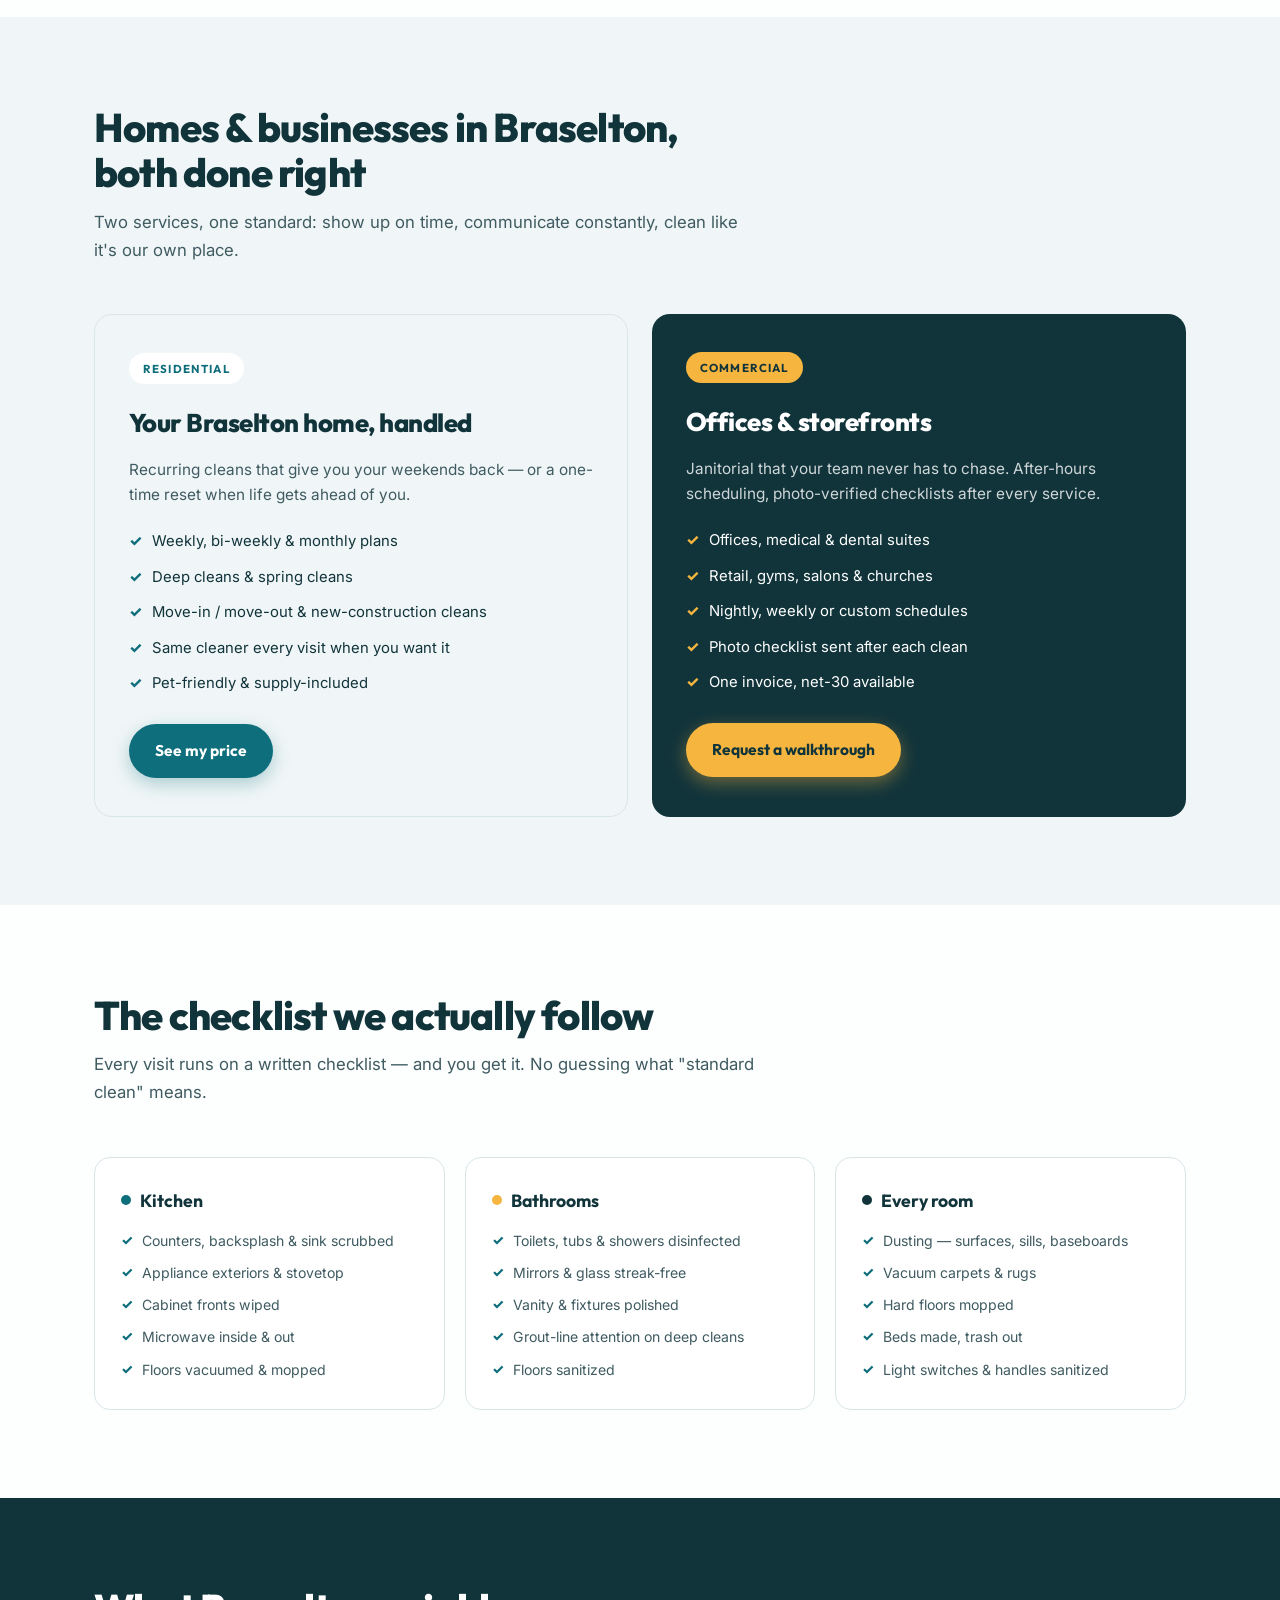
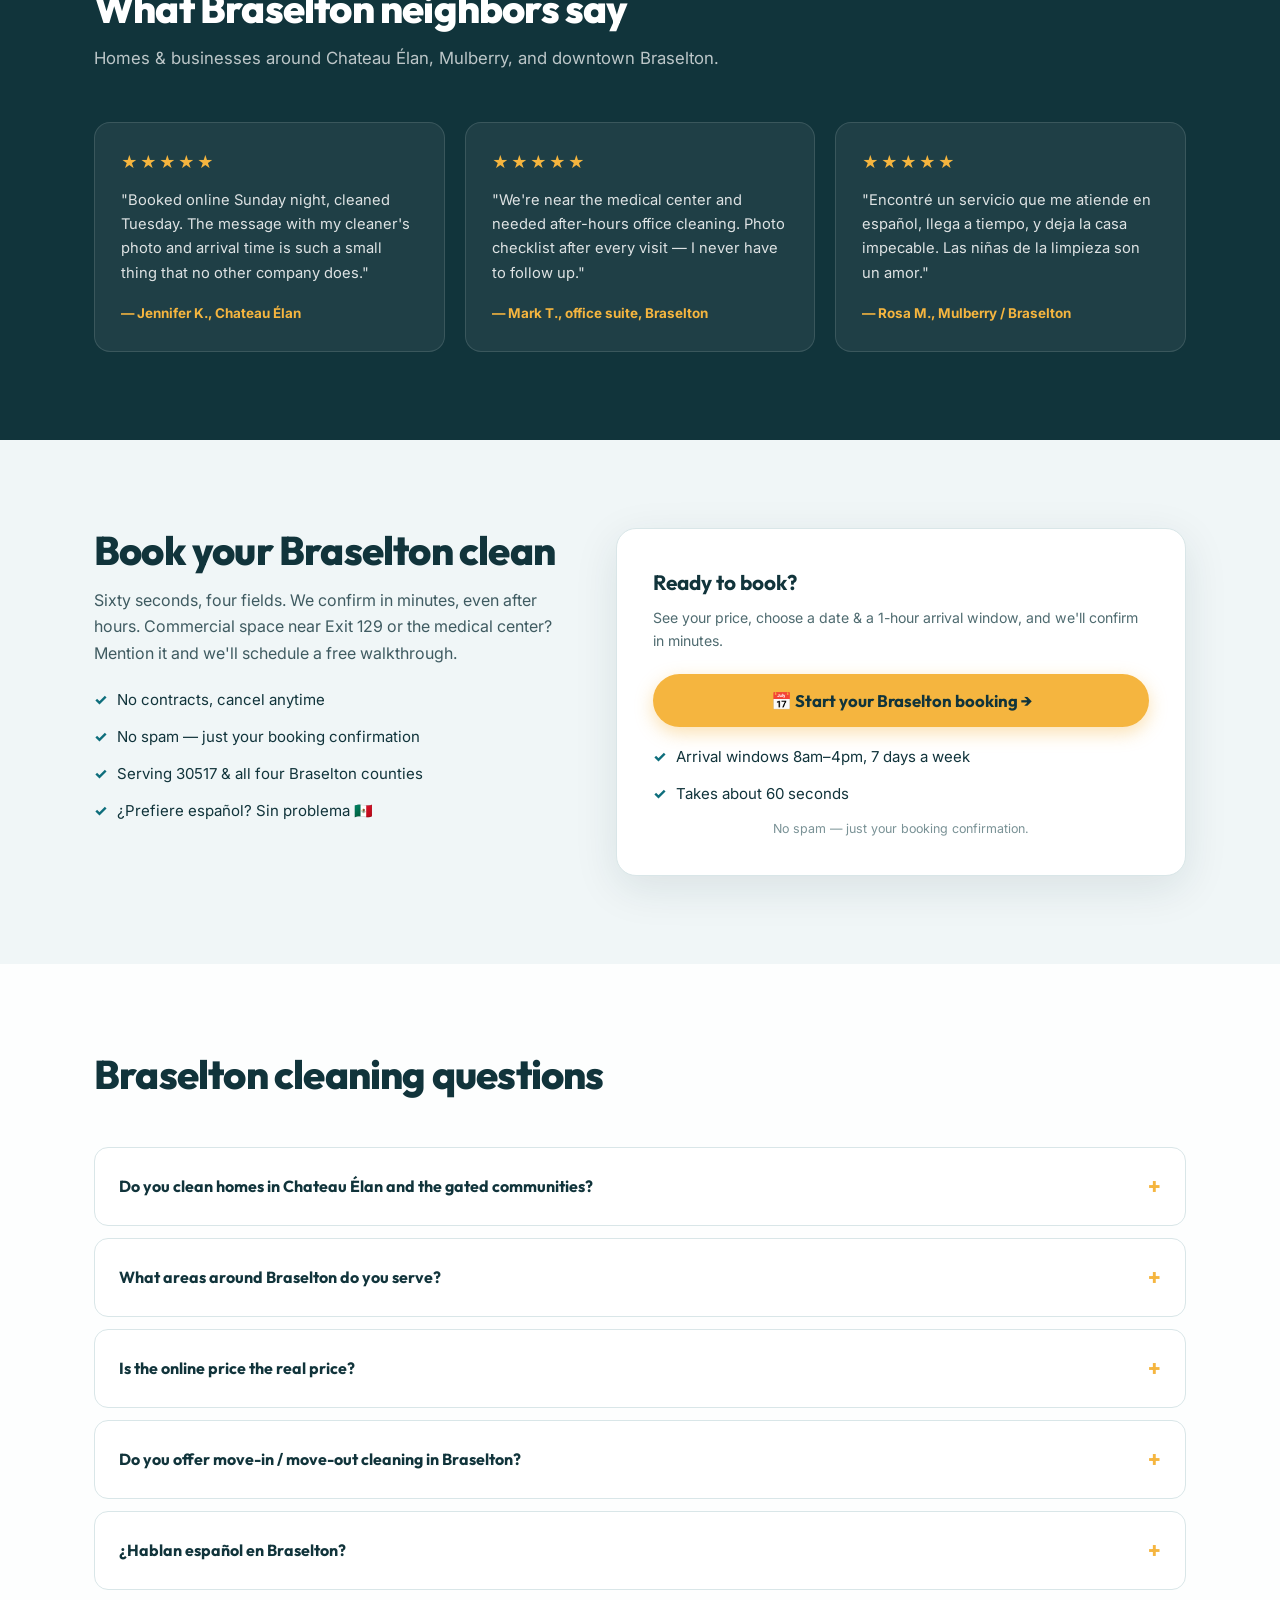
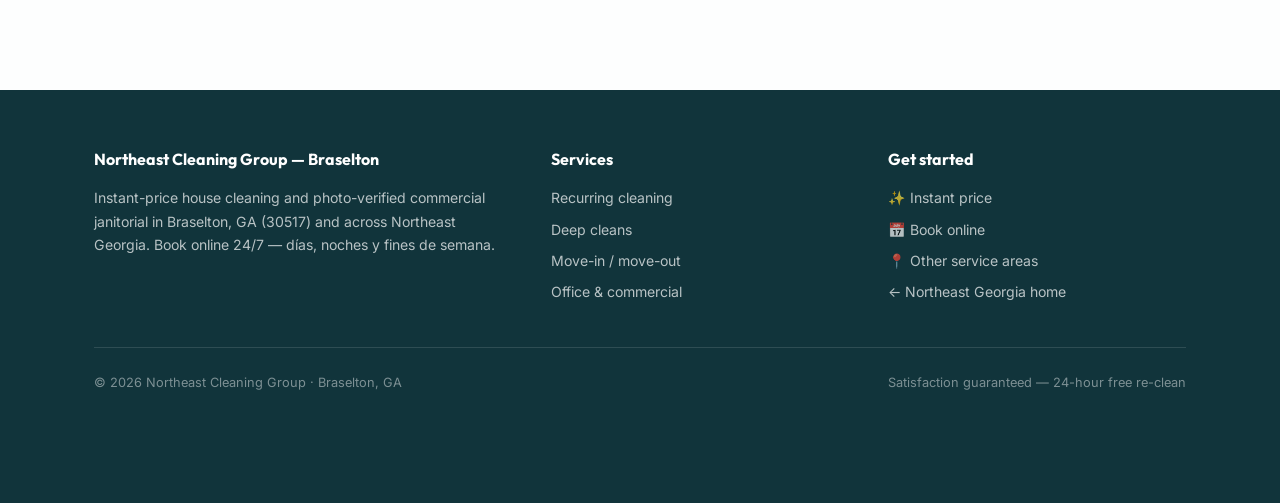
==== commit 671627d8: "Add booking popup (date + 1-hour arrival windows) and raise pricing 30% - booking.js: shared booking" ====
--- a/locations/braselton.html
+++ b/locations/braselton.html
@@ -92,7 +92,7 @@
 <link href="https://fonts.googleapis.com/css2?family=Outfit:wght@500;600;700;800&family=Inter:wght@400;500;600;700&display=swap" rel="stylesheet">
 <link rel="stylesheet" href="../styles.css">
 </head>
-<body>
+<body data-city="Braselton">
 
 <div class="response-bar">✦ <strong>Now cleaning in Braselton &amp; 30517</strong> — book online in 60 seconds, 7 days a week. · <strong>Hablamos Español</strong></div>
 
@@ -166,7 +166,7 @@
       </div>
       <div class="price-output">
         <span>Estimated per visit</span>
-        <b id="priceVal">$150–180</b>
+        <b id="priceVal">$255–305</b>
       </div>
       <a href="#book" class="btn btn-primary submit-btn">Book this clean →</a>
       <p class="pc-note">Final price confirmed before your first visit. No surprises, no upsells at the door.</p>
@@ -225,7 +225,7 @@
           <li><span class="check">✓</span> Photo checklist sent after each clean</li>
           <li><span class="check">✓</span> One invoice, net-30 available</li>
         </ul>
-        <a href="#book" class="btn btn-sun">Request a walkthrough</a>
+        <a href="#book" class="btn btn-sun" data-service="Commercial / office">Request a walkthrough</a>
       </div>
     </div>
   </div>
@@ -310,43 +310,17 @@
         <li><span class="check">✓</span> ¿Prefiere español? Sin problema 🇲🇽</li>
       </ul>
     </div>
-    <!-- Lead form posts to the same CRM webhook as the homepage (see script). -->
-    <form class="quote-form" id="leadForm" onsubmit="handleSubmit(event)">
-      <h3>Get confirmed in minutes</h3>
-      <p class="form-sub">✦ Average response time today: <b>3 minutes</b></p>
-      <div class="form-row">
-        <div class="form-group">
-          <label for="name">Name</label>
-          <input type="text" id="name" name="name" placeholder="Your name" required autocomplete="name">
-        </div>
-        <div class="form-group">
-          <label for="phone">Mobile number</label>
-          <input type="tel" id="phone" name="phone" placeholder="(470) 555-0123" required autocomplete="tel">
-        </div>
-      </div>
-      <div class="form-row">
-        <div class="form-group">
-          <label for="type">Service type</label>
-          <select id="type" name="type" required>
-            <option value="">Choose one…</option>
-            <option>Recurring home cleaning</option>
-            <option>One-time deep clean</option>
-            <option>Move-in / move-out</option>
-            <option>Commercial / office</option>
-          </select>
-        </div>
-        <div class="form-group">
-          <label for="zip">Zip code</label>
-          <input type="text" id="zip" name="zip" placeholder="30517" value="30517" required inputmode="numeric" autocomplete="postal-code">
-        </div>
-      </div>
-      <div class="form-group">
-        <label for="notes">Anything we should know? <span style="font-weight:400;color:#7A9296">(optional)</span></label>
-        <textarea id="notes" name="notes" rows="2" placeholder="Pets, gate codes, preferred days…"></textarea>
-      </div>
-      <button type="submit" class="btn btn-sun submit-btn">Confirm my spot →</button>
-      <p class="form-note">By submitting you agree to receive a booking confirmation. No marketing spam, ever.</p>
-    </form>
+    <!-- Booking is handled by the popup in ../booking.js (any [data-book] or #book link opens it). -->
+    <div class="quote-form" id="bookLauncher">
+      <h3>Ready to book?</h3>
+      <p class="form-sub">See your price, choose a date &amp; a 1-hour arrival window, and we'll confirm in minutes.</p>
+      <button type="button" class="btn btn-sun submit-btn" data-book>📅 Start your Braselton booking →</button>
+      <ul class="quote-bullets" style="margin-top:18px">
+        <li><span class="check">✓</span> Arrival windows 8am–4pm, 7 days a week</li>
+        <li><span class="check">✓</span> Takes about 60 seconds</li>
+      </ul>
+      <p class="form-note">No spam — just your booking confirmation.</p>
+    </div>
   </div>
 </section>
 
@@ -415,7 +389,7 @@
 <script>
 // ===== Instant price calculator =====
 let freqMult = 1;
-const BASE = 95, PER_BED = 22, PER_BATH = 18;
+const BASE = 123.5, PER_BED = 28.6, PER_BATH = 23.4;  // base pricing +30%
 function setFreq(el){
   document.querySelectorAll('.freq-pill').forEach(p=>p.classList.remove('active'));
   el.classList.add('active');
@@ -431,23 +405,8 @@
   document.getElementById('priceVal').textContent = '$'+lo+'–'+hi;
 }
 calcPrice();
-
-// ===== Lead form =====
-function handleSubmit(e){
-  e.preventDefault();
-  // Set GHL_WEBHOOK_URL to your CRM inbound webhook (see homepage notes).
-  const GHL_WEBHOOK_URL = "REPLACE_WITH_YOUR_GHL_WEBHOOK_URL";
-  const form = e.target;
-  const data = Object.fromEntries(new FormData(form));
-  data.estimated_price = (document.getElementById('priceVal')||{}).textContent || '';
-  data.page = location.pathname;
-  data.city = "Braselton";
-  if(GHL_WEBHOOK_URL.startsWith("http")){
-    fetch(GHL_WEBHOOK_URL,{method:"POST",headers:{"Content-Type":"application/json"},body:JSON.stringify(data)}).catch(()=>{});
-  }
-  form.innerHTML = '<h3>✅ You\'re in, '+(data.name||'neighbor')+'!</h3><p class="form-sub">Watch for your confirmation — we\'ll lock in your Braselton booking in just a few minutes.</p>';
-}
 </script>
+<script src="../booking.js"></script>
 
 </body>
 </html>
--- a/styles.css
+++ b/styles.css
@@ -190,3 +190,59 @@
   section{padding:64px 0}
   .hero{padding:56px 0 70px}
 }
+
+/* ===== Booking modal ===== */
+.modal-overlay{position:fixed;inset:0;background:rgba(17,52,59,.55);backdrop-filter:blur(3px);z-index:1000;display:none;align-items:flex-start;justify-content:center;padding:24px 16px;overflow-y:auto}
+.modal-overlay.open{display:flex}
+body.modal-lock{overflow:hidden}
+.modal{background:#fff;border-radius:20px;max-width:560px;width:100%;margin:auto;box-shadow:0 24px 70px rgba(17,52,59,.30);position:relative}
+.modal-head{display:flex;align-items:flex-start;justify-content:space-between;gap:16px;padding:24px 26px 0}
+.modal-head h3{font-family:var(--font-display);font-size:1.35rem;font-weight:800;letter-spacing:-.02em}
+.modal-head p{font-size:.86rem;color:#4F6B70;margin-top:3px}
+.modal-price{margin-top:9px;background:var(--mist);color:var(--teal);font-weight:700;font-size:.82rem;padding:5px 12px;border-radius:50px}
+.modal-close{background:var(--mist);border:none;width:36px;height:36px;border-radius:50%;font-size:1.3rem;line-height:1;cursor:pointer;color:var(--ink);flex-shrink:0}
+.modal-close:hover{background:var(--line)}
+.steps-ind{display:flex;gap:8px;margin:16px 26px 0}
+.steps-ind .si{flex:1;height:5px;border-radius:5px;background:var(--line);transition:background .2s}
+.steps-ind .si.active{background:var(--teal)}
+.modal-body{padding:18px 26px 26px}
+.step-pane{display:none}
+.step-pane.active{display:block}
+.field{display:flex;flex-direction:column;gap:6px;margin-bottom:13px}
+.field label{font-size:.8rem;font-weight:700}
+.field .req{color:#C2410C}
+.field-row{display:grid;grid-template-columns:1fr 1fr;gap:13px}
+.input-invalid{border-color:#E0612F !important;box-shadow:0 0 0 1px #E0612F}
+.field-err{color:#C2410C;font-size:.8rem;font-weight:600;margin:4px 0 12px;display:none}
+.field-err.show{display:block}
+.modal-actions{display:flex;gap:12px;margin-top:8px}
+.modal-actions .btn{flex:1;justify-content:center}
+.cal{border:1px solid var(--line);border-radius:14px;padding:14px 16px;margin-bottom:16px}
+.cal-head{display:flex;align-items:center;justify-content:space-between;margin-bottom:10px}
+.cal-head b{font-family:var(--font-display);font-size:1rem}
+.cal-nav{background:var(--mist);border:none;width:32px;height:32px;border-radius:8px;cursor:pointer;font-size:1.1rem;color:var(--ink)}
+.cal-nav:hover:not(:disabled){background:var(--line)}
+.cal-nav:disabled{opacity:.35;cursor:not-allowed}
+.cal-grid{display:grid;grid-template-columns:repeat(7,1fr);gap:4px}
+.cal-dow{text-align:center;font-size:.7rem;font-weight:700;color:#7A9296;padding:4px 0}
+.cal-day{aspect-ratio:1;border:none;background:transparent;border-radius:9px;font-size:.9rem;font-weight:600;color:var(--ink);cursor:pointer;font-family:var(--font-body)}
+.cal-day:hover:not(:disabled):not(.empty){background:var(--mist)}
+.cal-day.empty{visibility:hidden}
+.cal-day:disabled{color:#C7D5D8;cursor:not-allowed}
+.cal-day.selected{background:var(--teal);color:#fff}
+.cal-day.today:not(.selected){box-shadow:inset 0 0 0 1.5px var(--teal)}
+.slots-label{font-size:.82rem;font-weight:700;margin-bottom:10px}
+.slots-empty{font-size:.84rem;color:#7A9296;padding:6px 0 4px}
+.slots{display:grid;grid-template-columns:1fr 1fr;gap:8px}
+.slot{border:1.5px solid var(--line);background:#fff;border-radius:10px;padding:11px 8px;font-size:.84rem;font-weight:600;cursor:pointer;color:var(--ink);text-align:center;font-family:var(--font-body)}
+.slot:hover{border-color:var(--teal)}
+.slot.selected{background:var(--teal);color:#fff;border-color:var(--teal)}
+.modal-success{text-align:center;padding:14px 8px 20px}
+.modal-success .tick{width:60px;height:60px;border-radius:50%;background:var(--teal);color:#fff;font-size:1.8rem;display:flex;align-items:center;justify-content:center;margin:0 auto 16px}
+.modal-success h3{font-family:var(--font-display);font-size:1.4rem;margin-bottom:8px}
+.modal-success p{color:#4F6B70;font-size:.95rem;max-width:400px;margin:0 auto}
+@media(max-width:600px){
+  .modal-head{padding:20px 18px 0}
+  .modal-body{padding:16px 18px 22px}
+  .steps-ind{margin:14px 18px 0}
+}
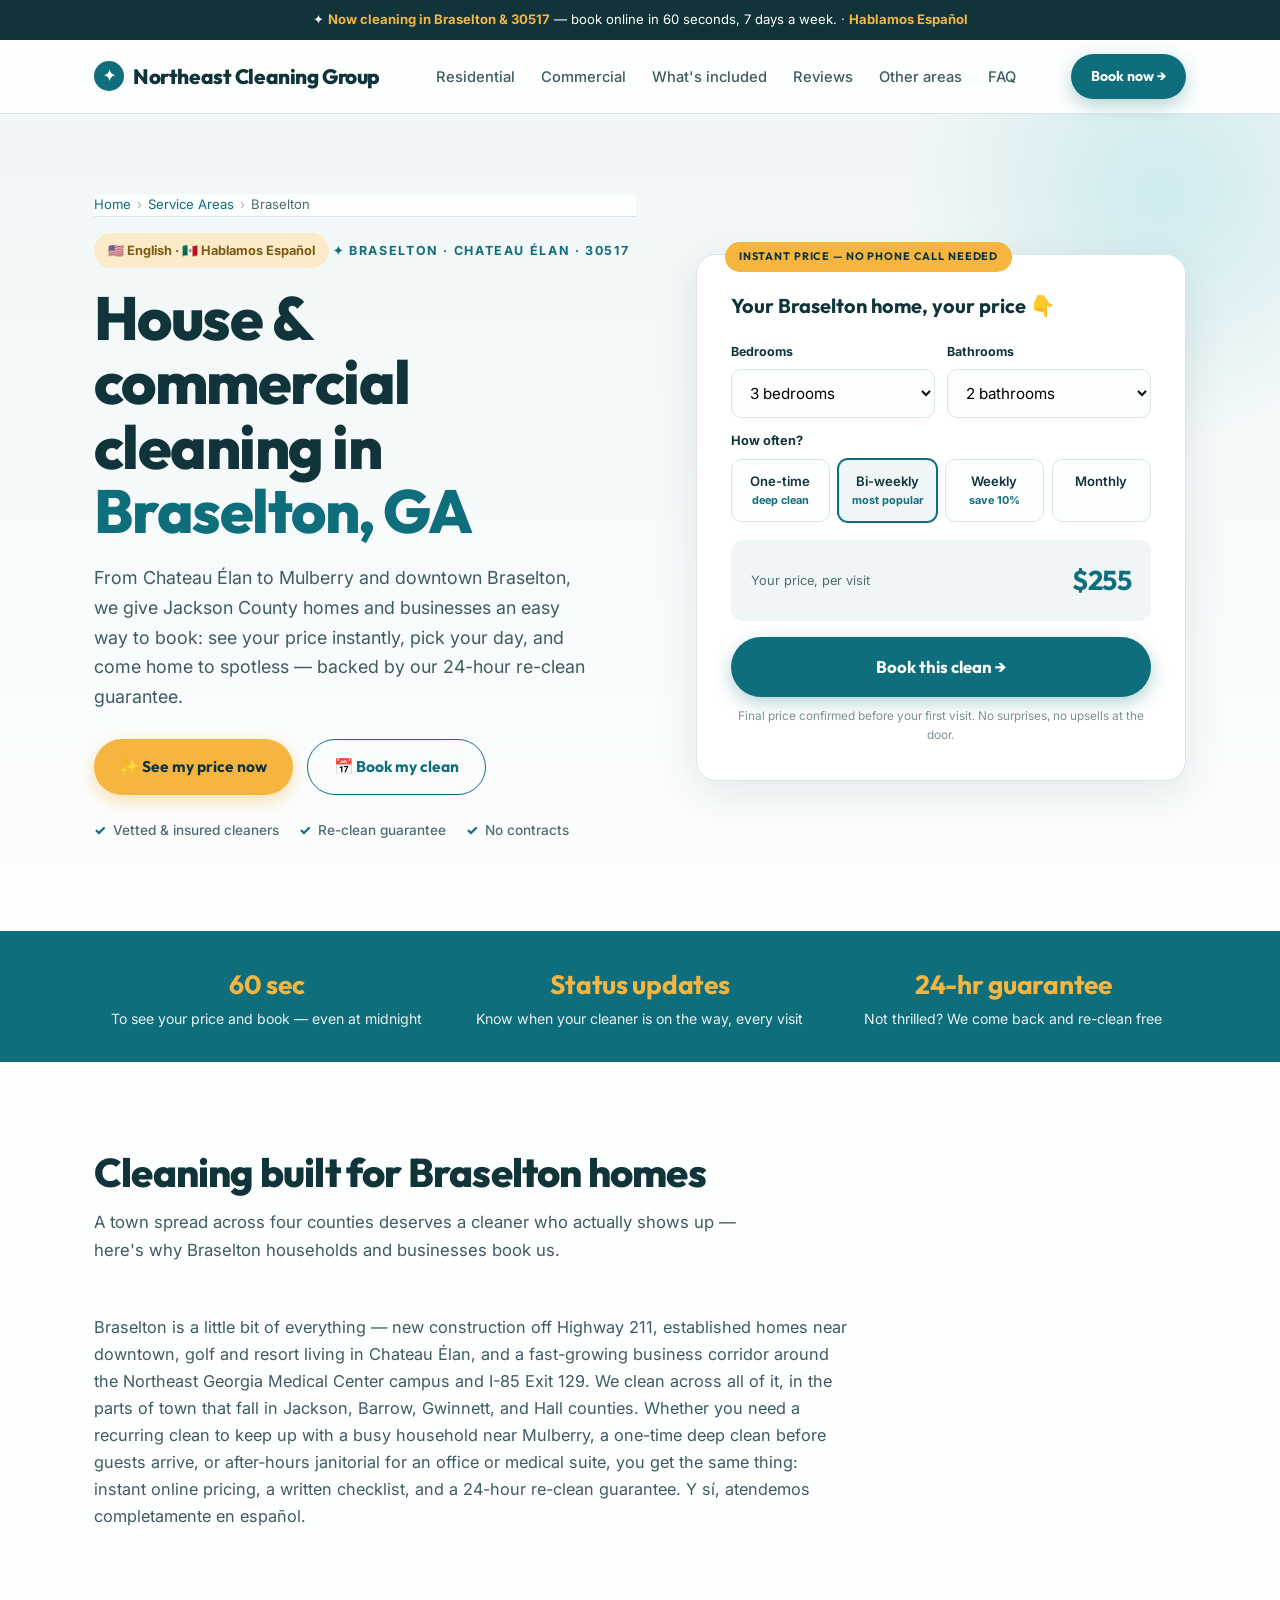
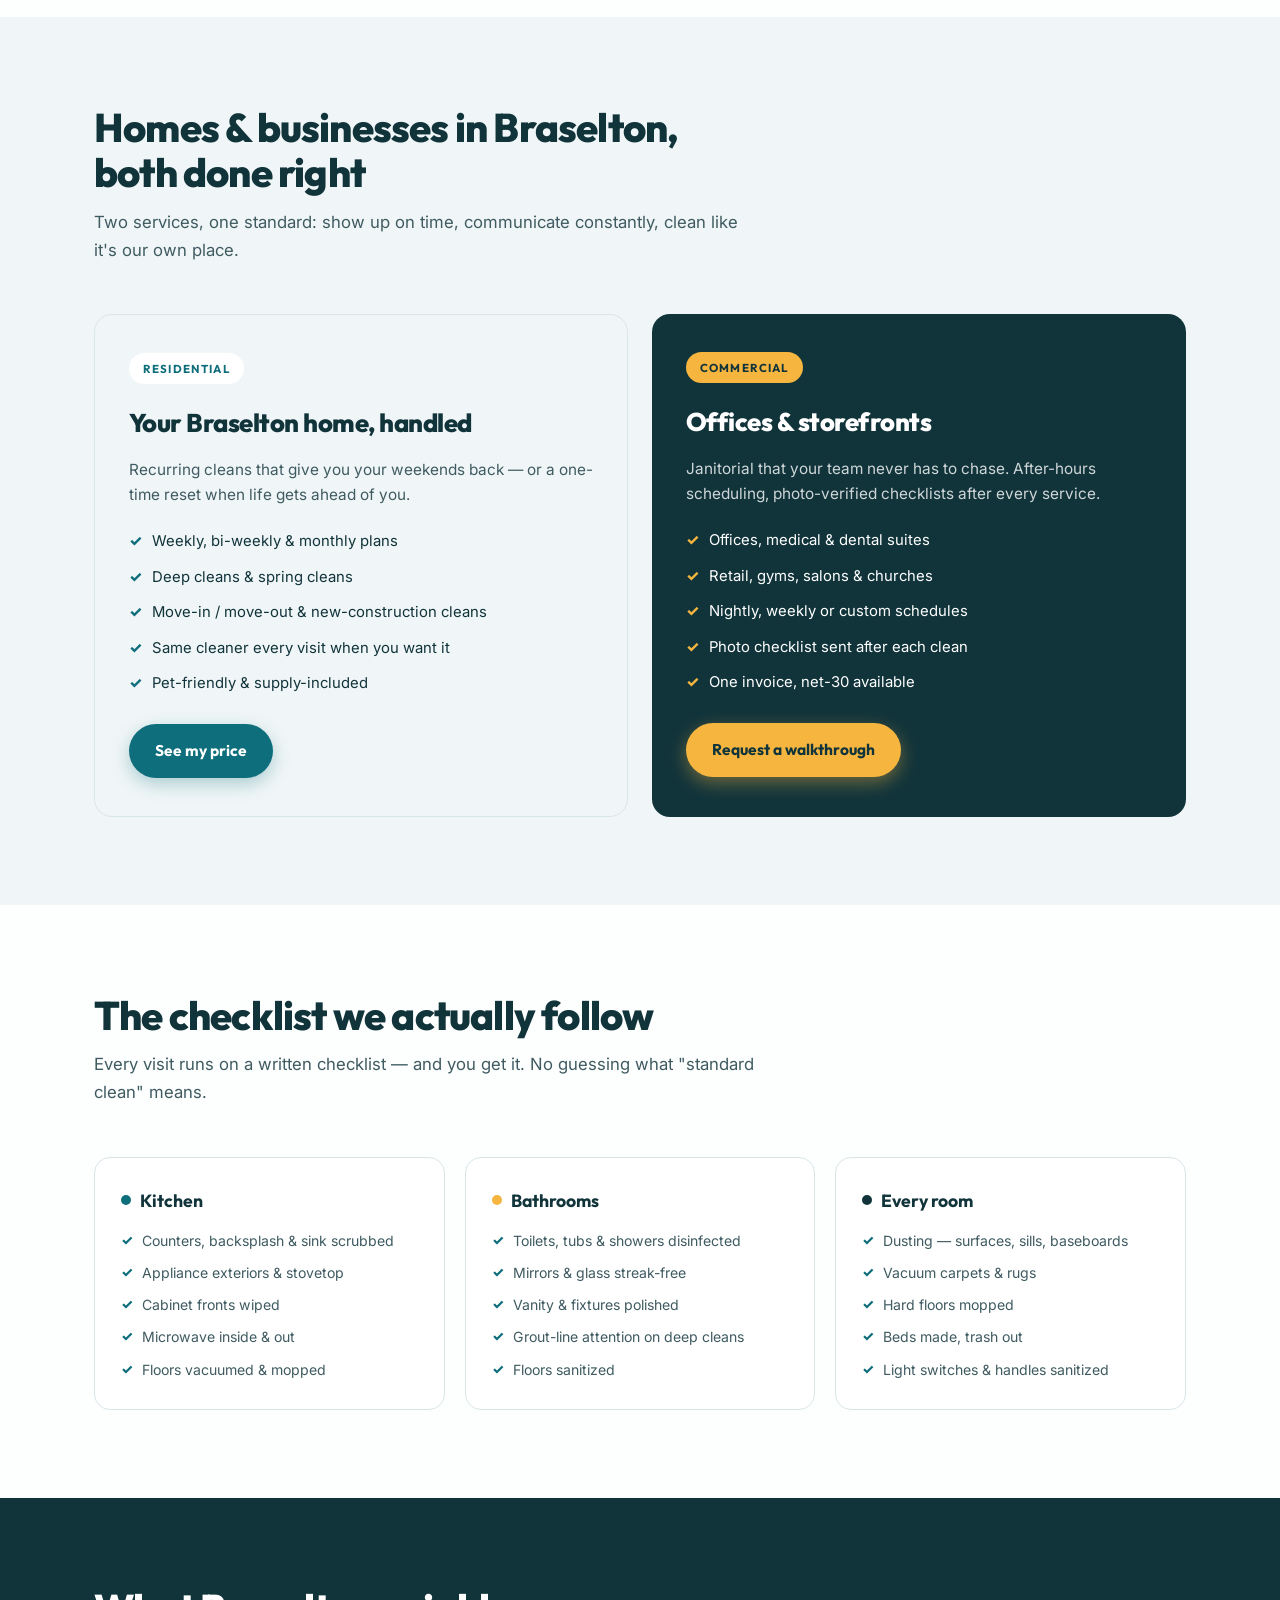
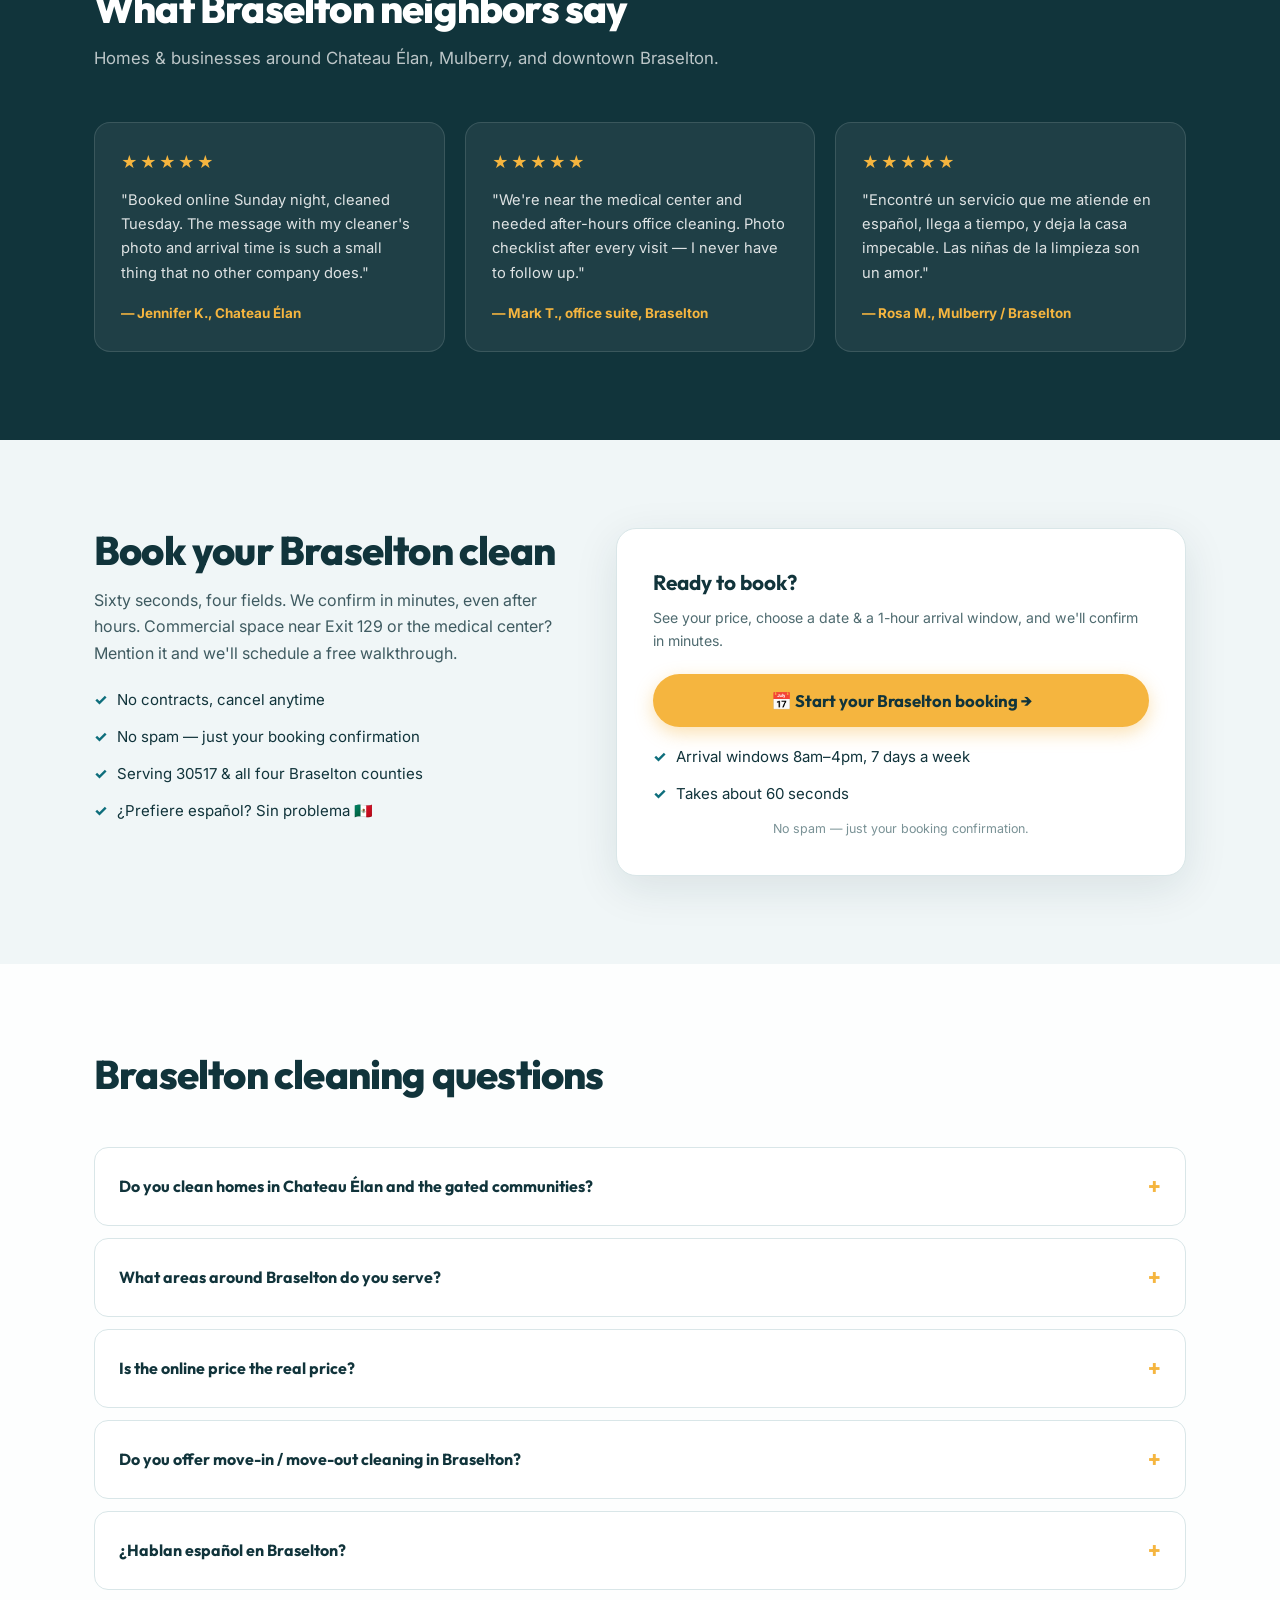
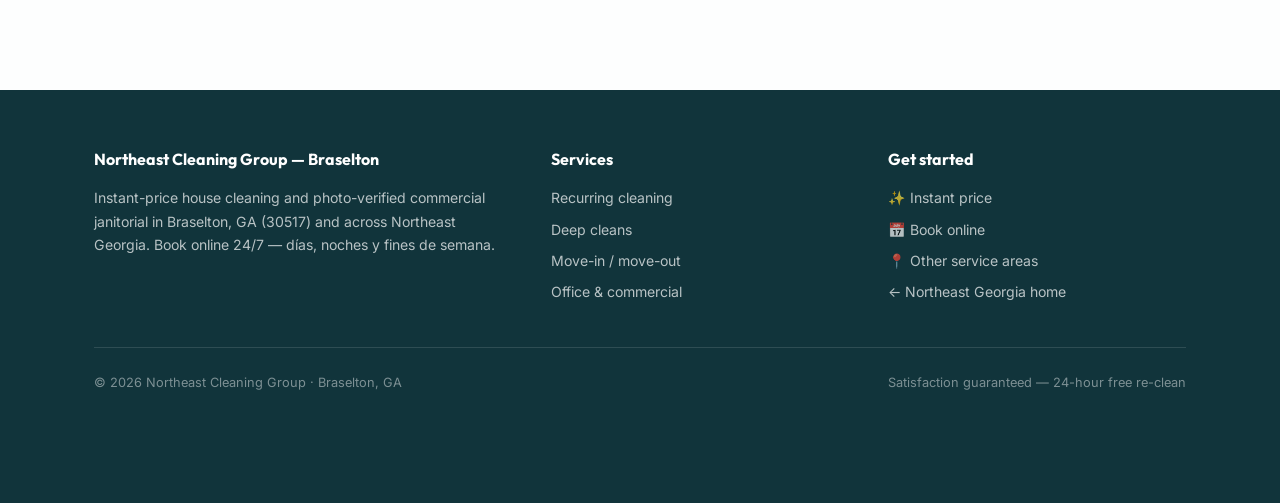
==== commit fefe87ad: "Show exact price (not a range) and add a pre-booking cleaning disclaimer - Calculator now displays a" ====
--- a/locations/braselton.html
+++ b/locations/braselton.html
@@ -165,8 +165,8 @@
         <div class="freq-pill" data-mult="1.15" onclick="setFreq(this)">Monthly<small>&nbsp;</small></div>
       </div>
       <div class="price-output">
-        <span>Estimated per visit</span>
-        <b id="priceVal">$255–305</b>
+        <span>Your price, per visit</span>
+        <b id="priceVal">$255</b>
       </div>
       <a href="#book" class="btn btn-primary submit-btn">Book this clean →</a>
       <p class="pc-note">Final price confirmed before your first visit. No surprises, no upsells at the door.</p>
@@ -400,9 +400,8 @@
   const beds = parseInt(document.getElementById('beds').value);
   const baths = parseInt(document.getElementById('baths').value);
   const base = (BASE + beds*PER_BED + baths*PER_BATH) * freqMult;
-  const lo = Math.round(base/5)*5;
-  const hi = Math.round(base*1.2/5)*5;
-  document.getElementById('priceVal').textContent = '$'+lo+'–'+hi;
+  const price = Math.round(base/5)*5;
+  document.getElementById('priceVal').textContent = '$'+price;
 }
 calcPrice();
 </script>
--- a/styles.css
+++ b/styles.css
@@ -237,6 +237,13 @@
 .slot{border:1.5px solid var(--line);background:#fff;border-radius:10px;padding:11px 8px;font-size:.84rem;font-weight:600;cursor:pointer;color:var(--ink);text-align:center;font-family:var(--font-body)}
 .slot:hover{border-color:var(--teal)}
 .slot.selected{background:var(--teal);color:#fff;border-color:var(--teal)}
+.disclaimer{background:var(--mist);border:1px solid var(--line);border-radius:12px;padding:14px 16px;margin:18px 0 12px;font-size:.79rem;color:#3F5B61;max-height:172px;overflow-y:auto}
+.disclaimer h4{font-family:var(--font-display);font-size:.9rem;color:var(--ink);margin-bottom:9px}
+.disclaimer ul{list-style:none;display:flex;flex-direction:column;gap:6px;margin:0 0 8px}
+.disclaimer li{display:flex;gap:8px;align-items:flex-start}
+.disclaimer li::before{content:"✕";color:#C2410C;font-weight:800;flex-shrink:0}
+.agree{display:flex;gap:10px;align-items:flex-start;margin-bottom:12px;font-size:.86rem;font-weight:600;color:var(--ink);cursor:pointer}
+.agree input{width:auto;margin-top:3px;flex-shrink:0}
 .modal-success{text-align:center;padding:14px 8px 20px}
 .modal-success .tick{width:60px;height:60px;border-radius:50%;background:var(--teal);color:#fff;font-size:1.8rem;display:flex;align-items:center;justify-content:center;margin:0 auto 16px}
 .modal-success h3{font-family:var(--font-display);font-size:1.4rem;margin-bottom:8px}
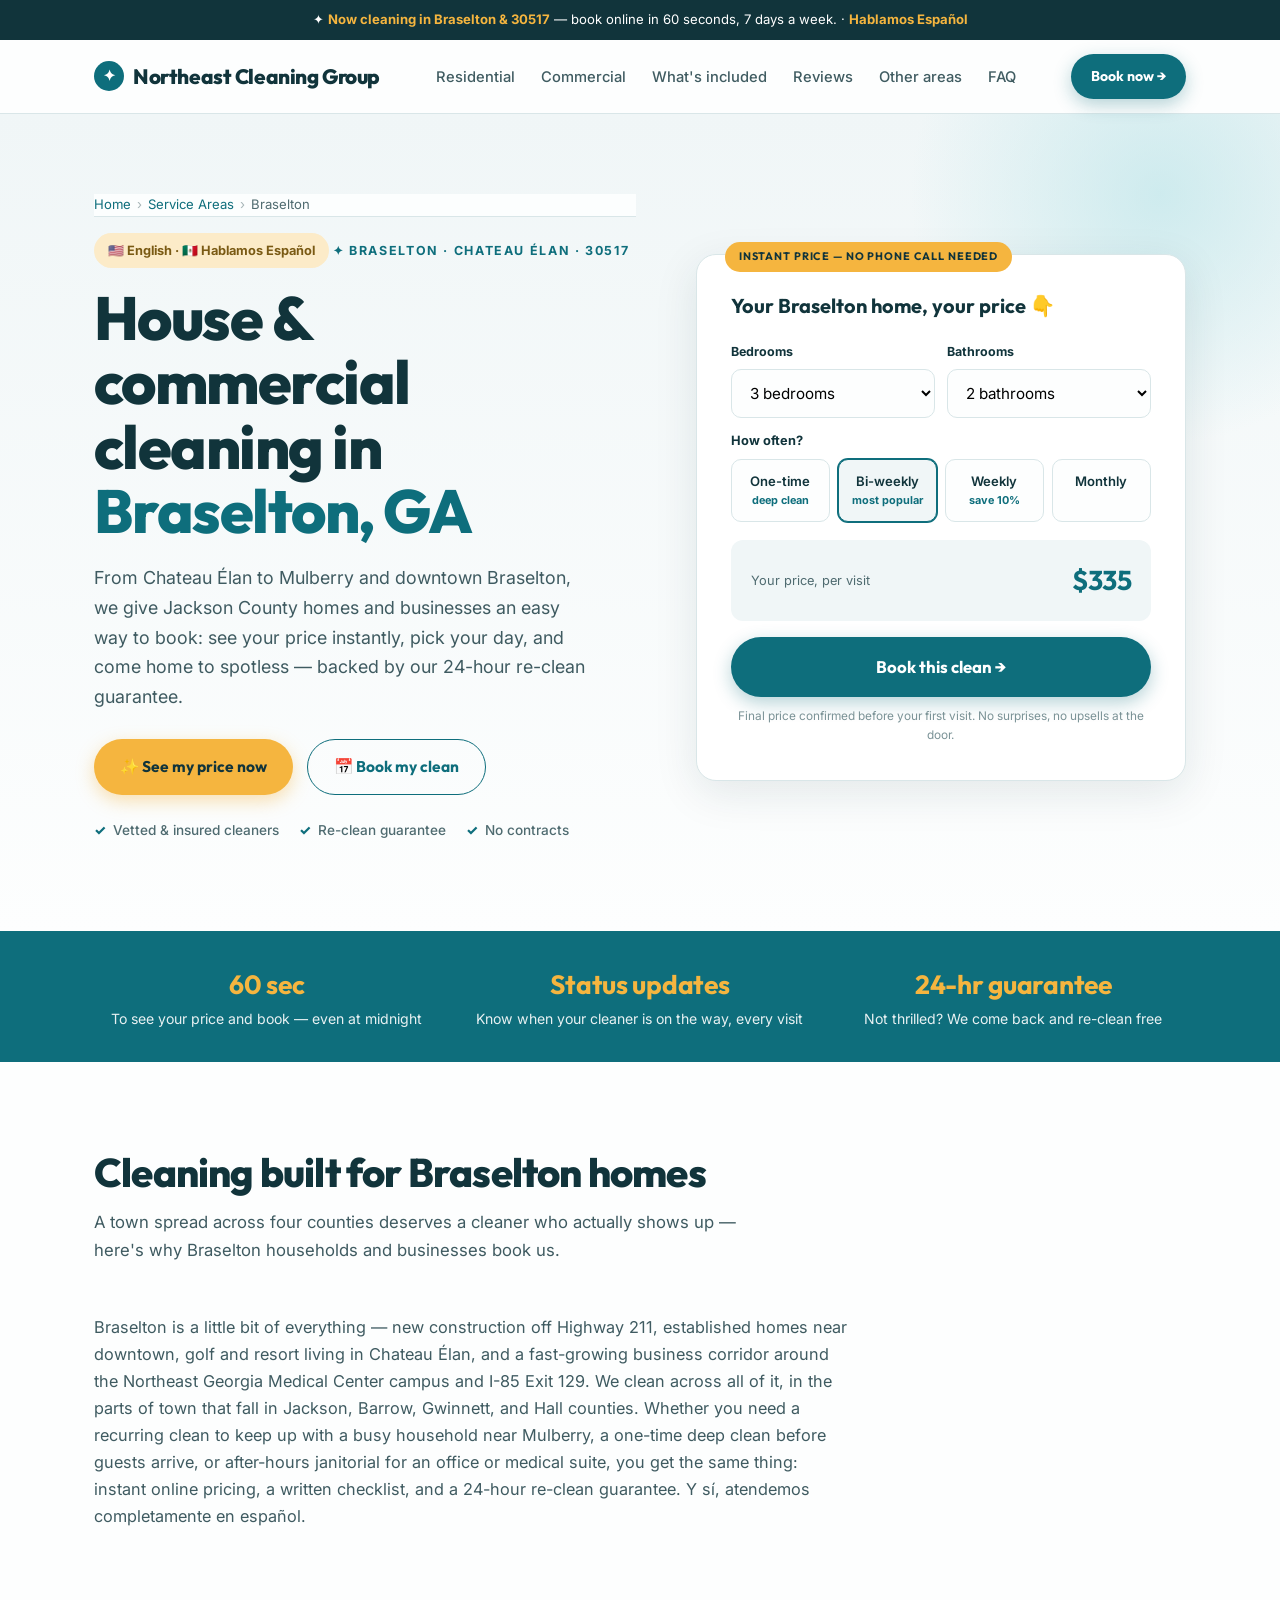
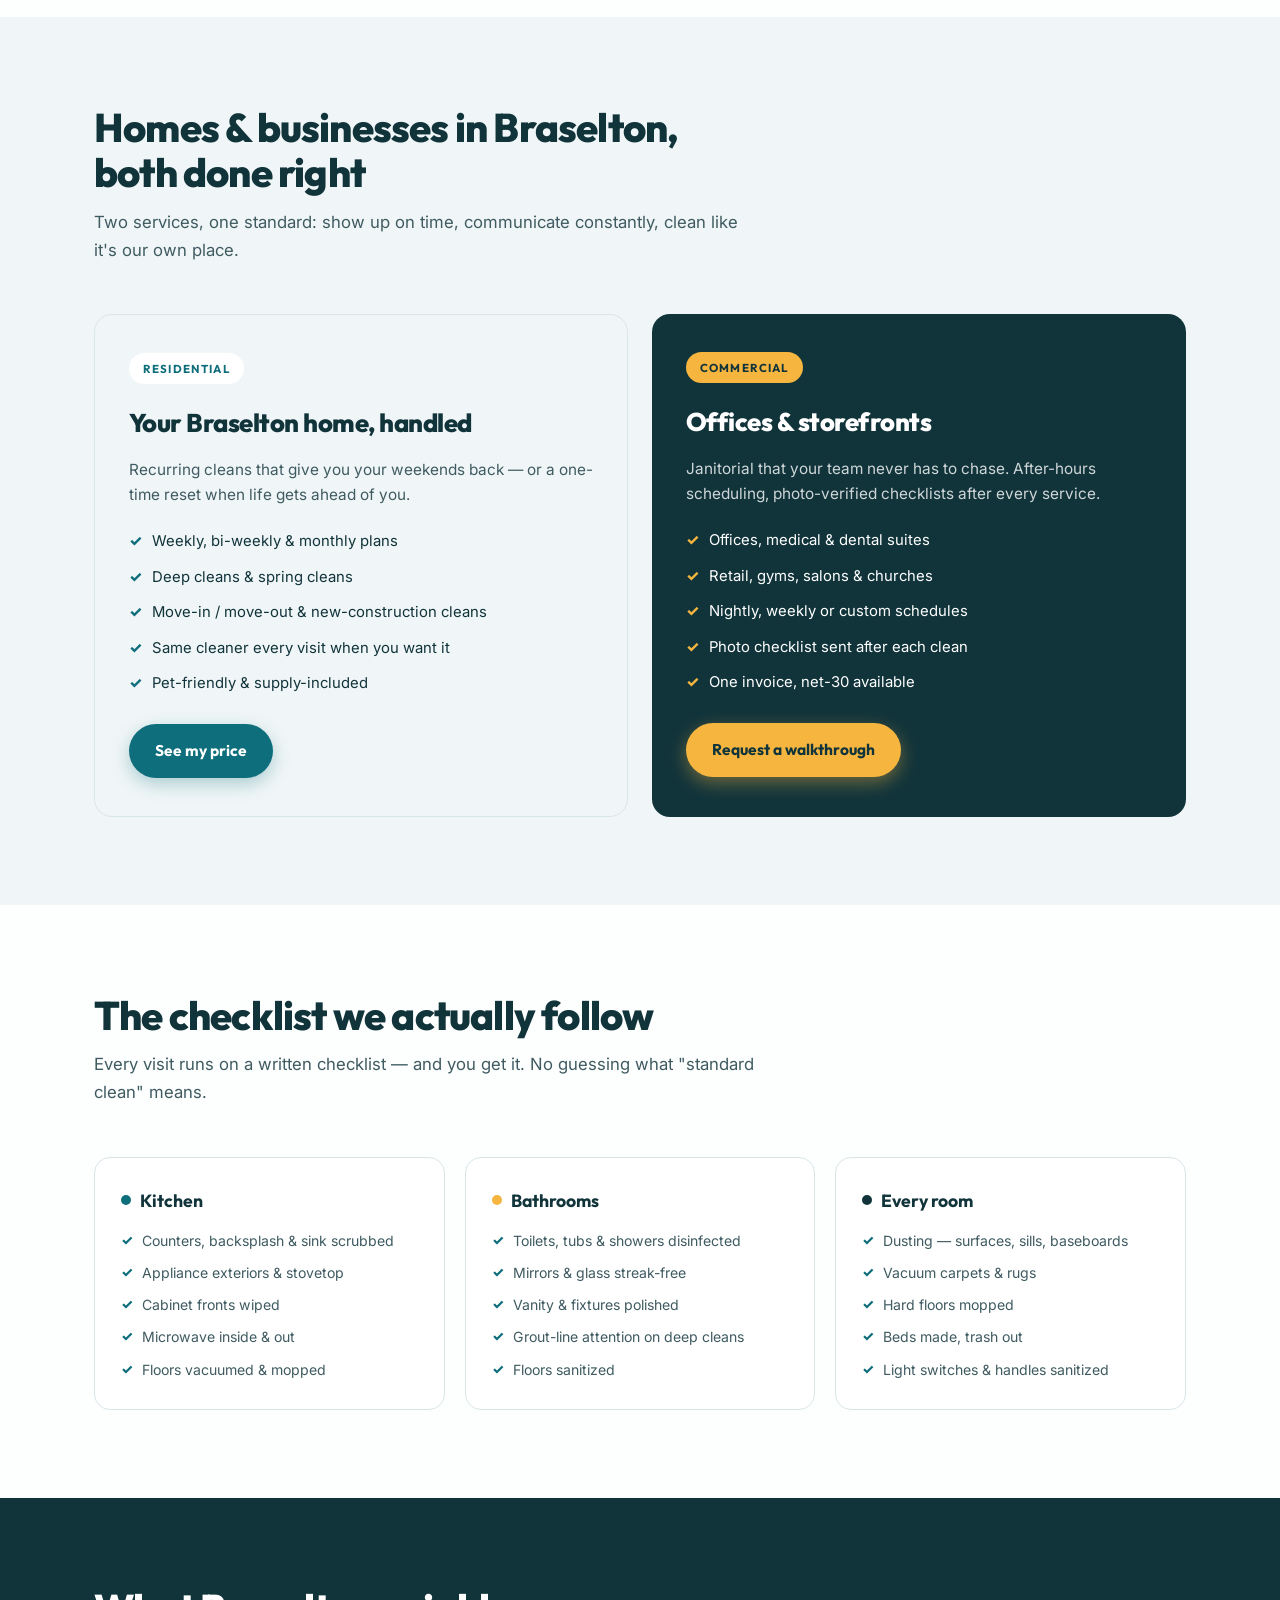
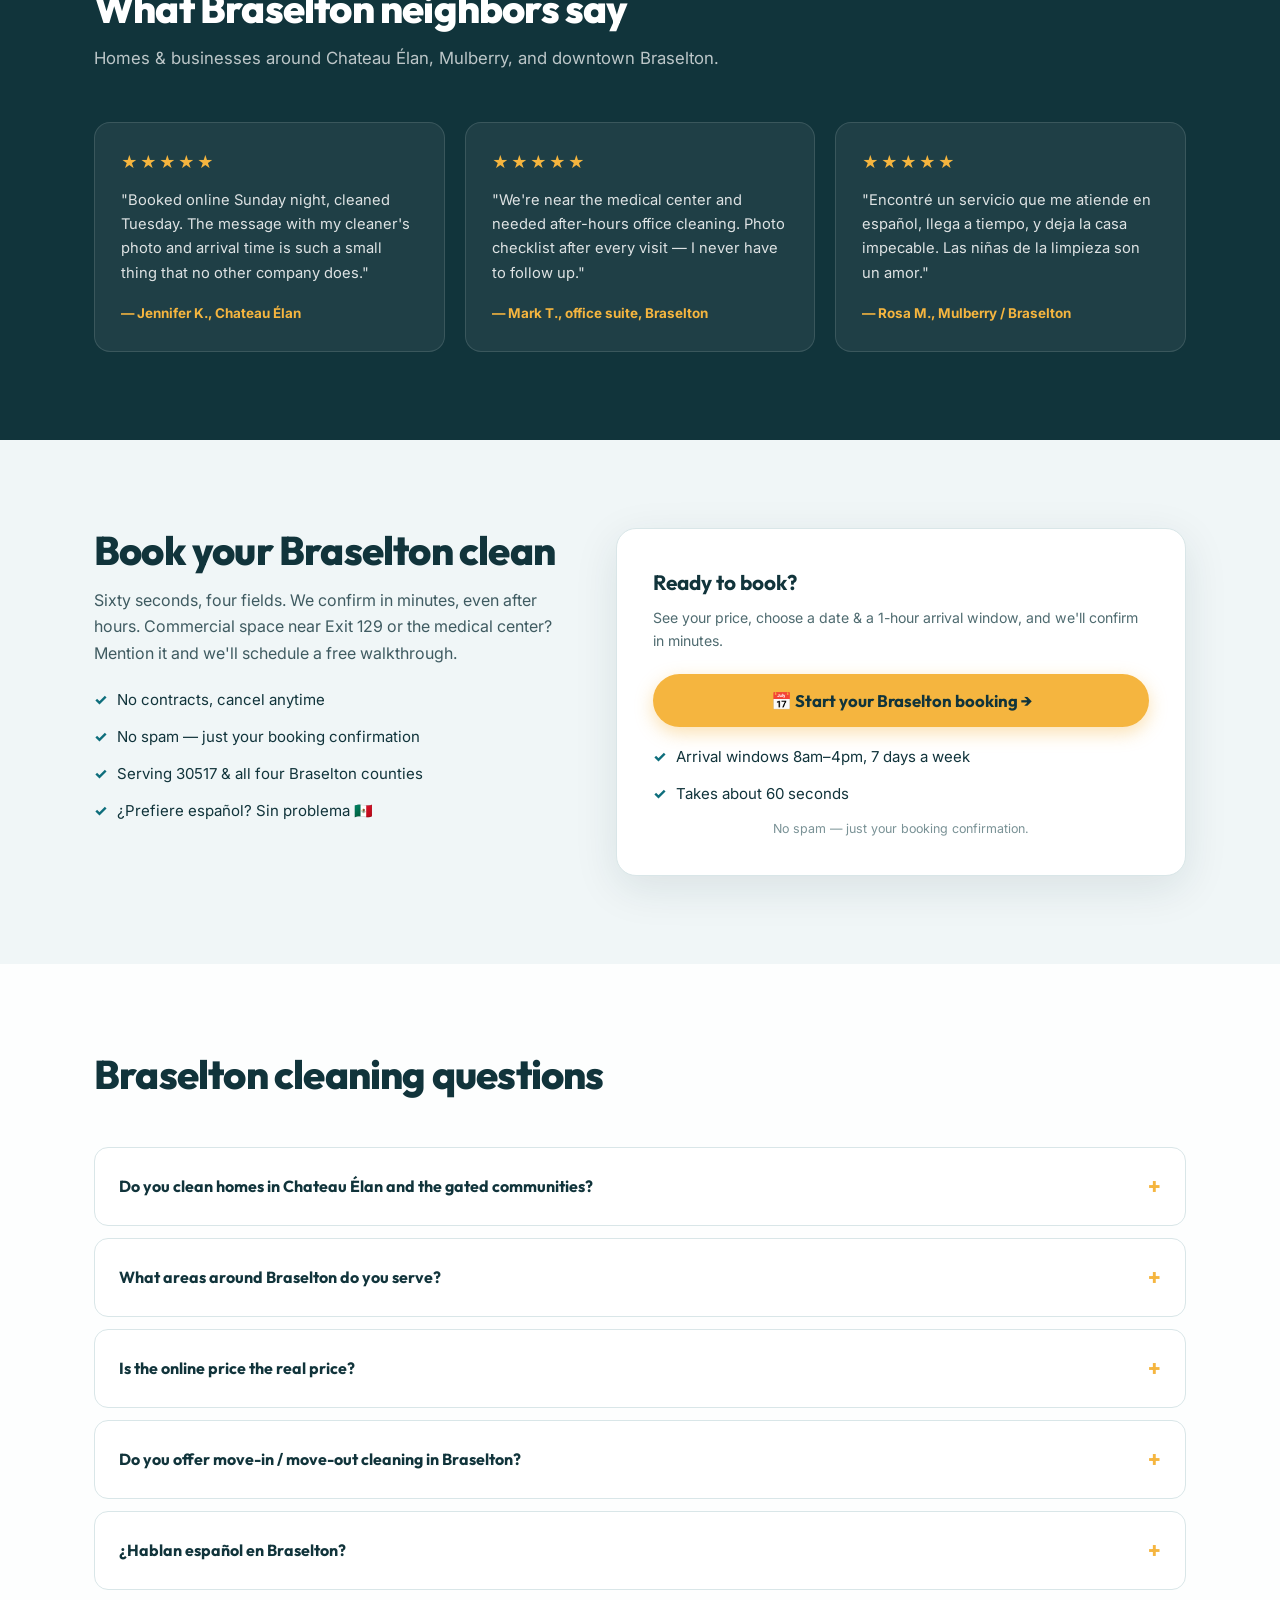
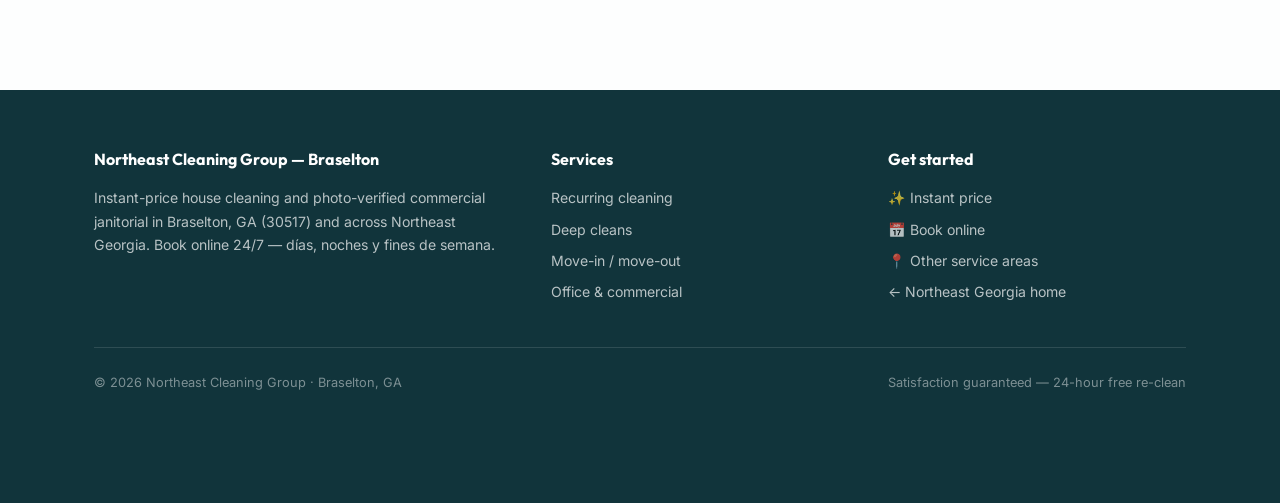
==== commit 260f692d: "Replace disclaimer with paid add-ons; raise base pricing another 30% - Remove the "standard cleaning" ====
--- a/locations/braselton.html
+++ b/locations/braselton.html
@@ -166,7 +166,7 @@
       </div>
       <div class="price-output">
         <span>Your price, per visit</span>
-        <b id="priceVal">$255</b>
+        <b id="priceVal">$335</b>
       </div>
       <a href="#book" class="btn btn-primary submit-btn">Book this clean →</a>
       <p class="pc-note">Final price confirmed before your first visit. No surprises, no upsells at the door.</p>
@@ -389,7 +389,7 @@
 <script>
 // ===== Instant price calculator =====
 let freqMult = 1;
-const BASE = 123.5, PER_BED = 28.6, PER_BATH = 23.4;  // base pricing +30%
+const BASE = 160.55, PER_BED = 37.18, PER_BATH = 30.42;  // base rates (raised +30%)
 function setFreq(el){
   document.querySelectorAll('.freq-pill').forEach(p=>p.classList.remove('active'));
   el.classList.add('active');
--- a/styles.css
+++ b/styles.css
@@ -237,13 +237,20 @@
 .slot{border:1.5px solid var(--line);background:#fff;border-radius:10px;padding:11px 8px;font-size:.84rem;font-weight:600;cursor:pointer;color:var(--ink);text-align:center;font-family:var(--font-body)}
 .slot:hover{border-color:var(--teal)}
 .slot.selected{background:var(--teal);color:#fff;border-color:var(--teal)}
-.disclaimer{background:var(--mist);border:1px solid var(--line);border-radius:12px;padding:14px 16px;margin:18px 0 12px;font-size:.79rem;color:#3F5B61;max-height:172px;overflow-y:auto}
-.disclaimer h4{font-family:var(--font-display);font-size:.9rem;color:var(--ink);margin-bottom:9px}
-.disclaimer ul{list-style:none;display:flex;flex-direction:column;gap:6px;margin:0 0 8px}
-.disclaimer li{display:flex;gap:8px;align-items:flex-start}
-.disclaimer li::before{content:"✕";color:#C2410C;font-weight:800;flex-shrink:0}
-.agree{display:flex;gap:10px;align-items:flex-start;margin-bottom:12px;font-size:.86rem;font-weight:600;color:var(--ink);cursor:pointer}
-.agree input{width:auto;margin-top:3px;flex-shrink:0}
+.addons-head{font-size:.85rem;font-weight:700;margin:18px 0 10px}
+.addons-head span{color:#7A9296;font-weight:500}
+.addons{display:flex;flex-direction:column;gap:8px}
+.addon{display:flex;align-items:center;gap:11px;width:100%;text-align:left;border:1.5px solid var(--line);background:#fff;border-radius:10px;padding:11px 14px;cursor:pointer;font-family:var(--font-body);color:var(--ink)}
+.addon:hover{border-color:var(--teal)}
+.addon.selected{border-color:var(--teal);background:var(--mist)}
+.addon-check{width:20px;height:20px;border-radius:6px;border:1.5px solid var(--line);flex-shrink:0;position:relative;background:#fff}
+.addon.selected .addon-check{background:var(--teal);border-color:var(--teal)}
+.addon.selected .addon-check::after{content:"✓";position:absolute;color:#fff;font-size:.8rem;font-weight:800;top:50%;left:50%;transform:translate(-50%,-50%)}
+.addon-label{flex:1;font-size:.88rem;font-weight:600}
+.addon-price{font-weight:800;color:var(--teal);font-size:.88rem}
+.bk-total{display:flex;align-items:center;justify-content:space-between;margin:18px 0 12px;padding:13px 16px;background:var(--ink);color:#fff;border-radius:12px}
+.bk-total span{font-size:.9rem;font-weight:600}
+.bk-total b{font-family:var(--font-display);font-size:1.4rem;color:var(--sun)}
 .modal-success{text-align:center;padding:14px 8px 20px}
 .modal-success .tick{width:60px;height:60px;border-radius:50%;background:var(--teal);color:#fff;font-size:1.8rem;display:flex;align-items:center;justify-content:center;margin:0 auto 16px}
 .modal-success h3{font-family:var(--font-display);font-size:1.4rem;margin-bottom:8px}
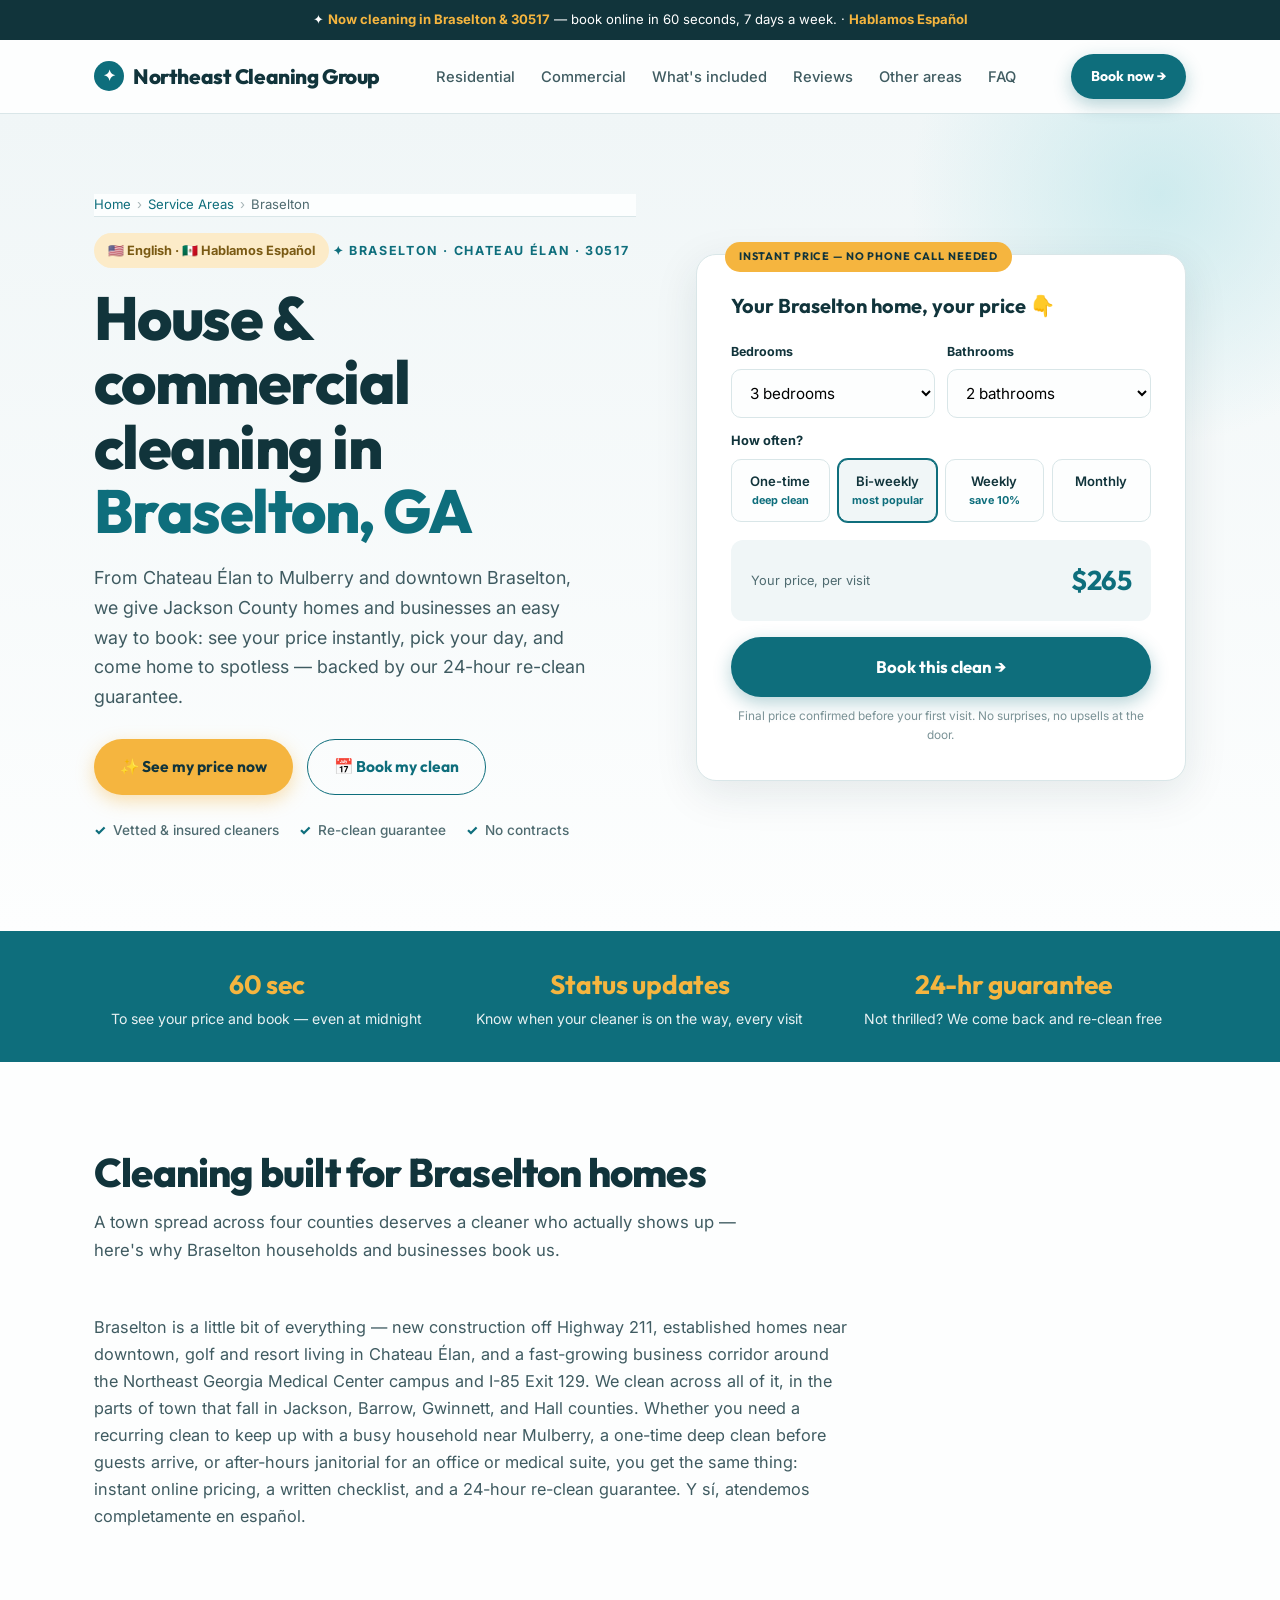
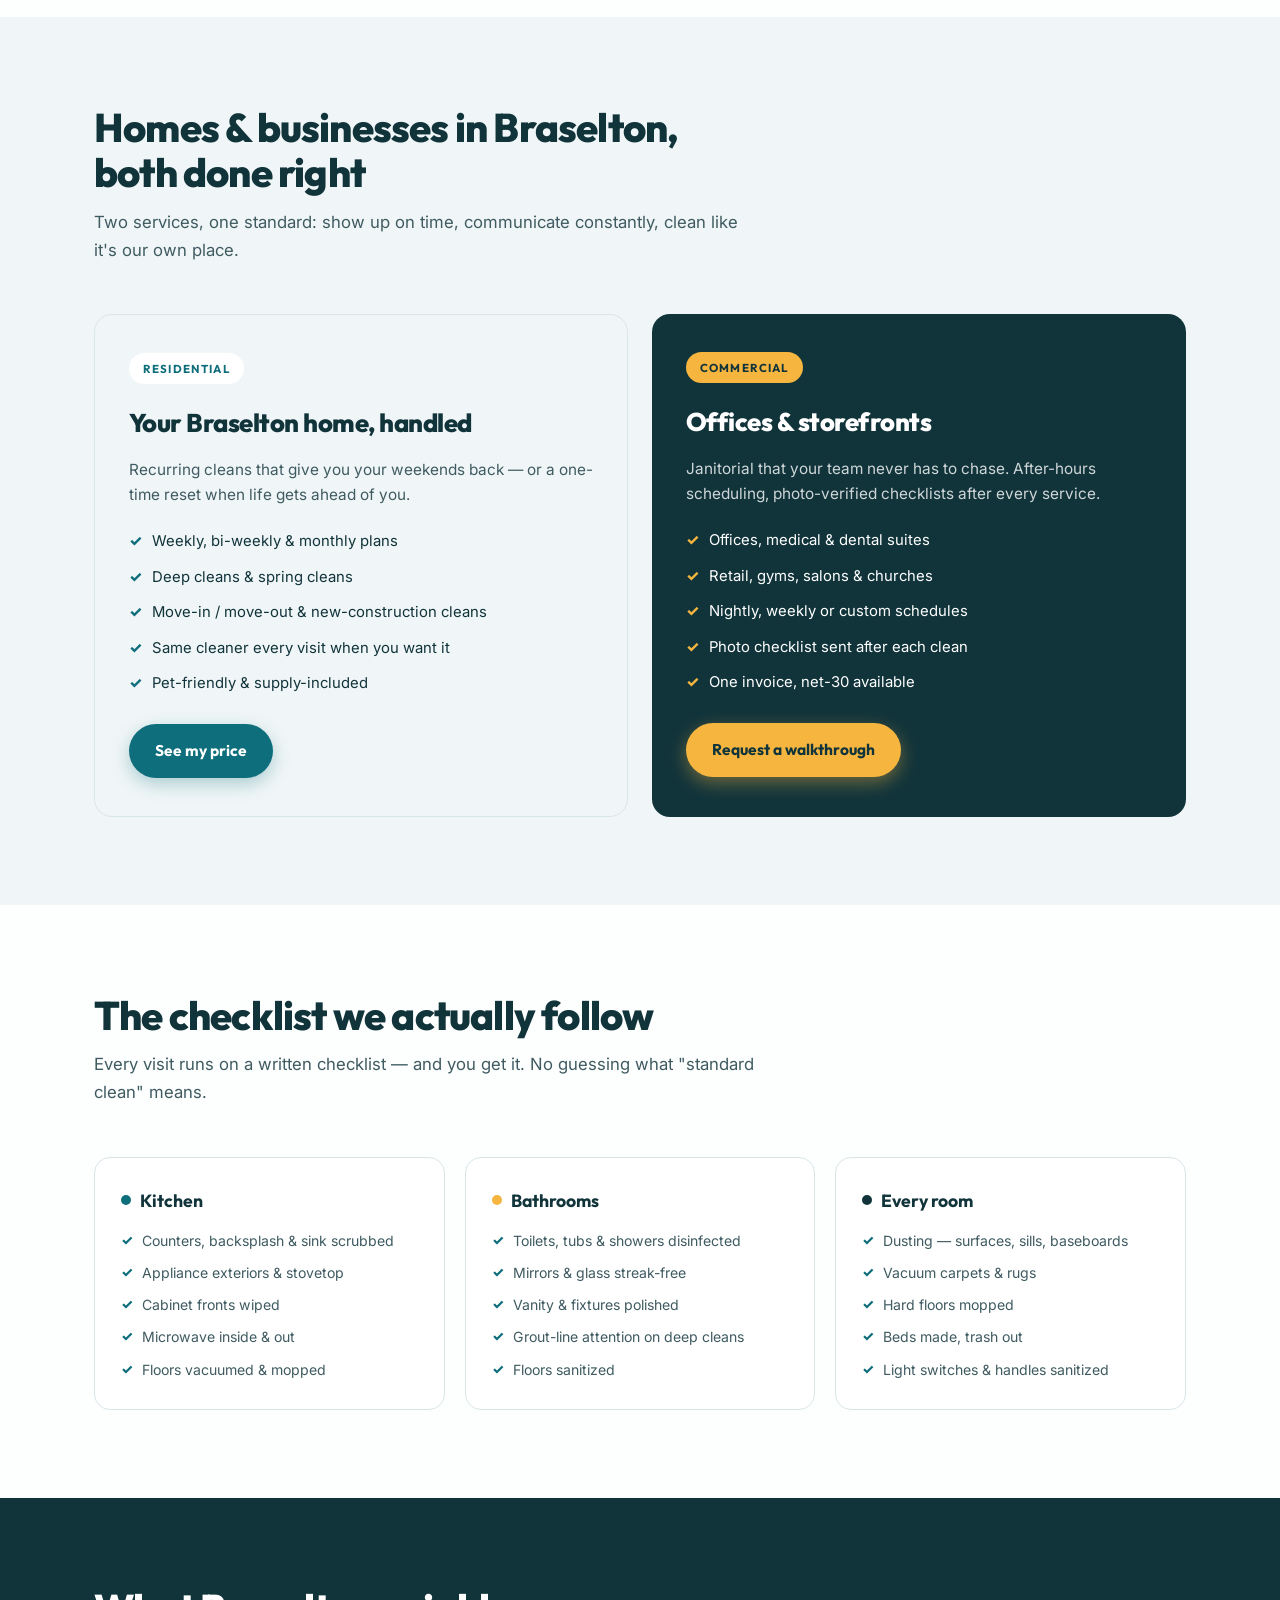
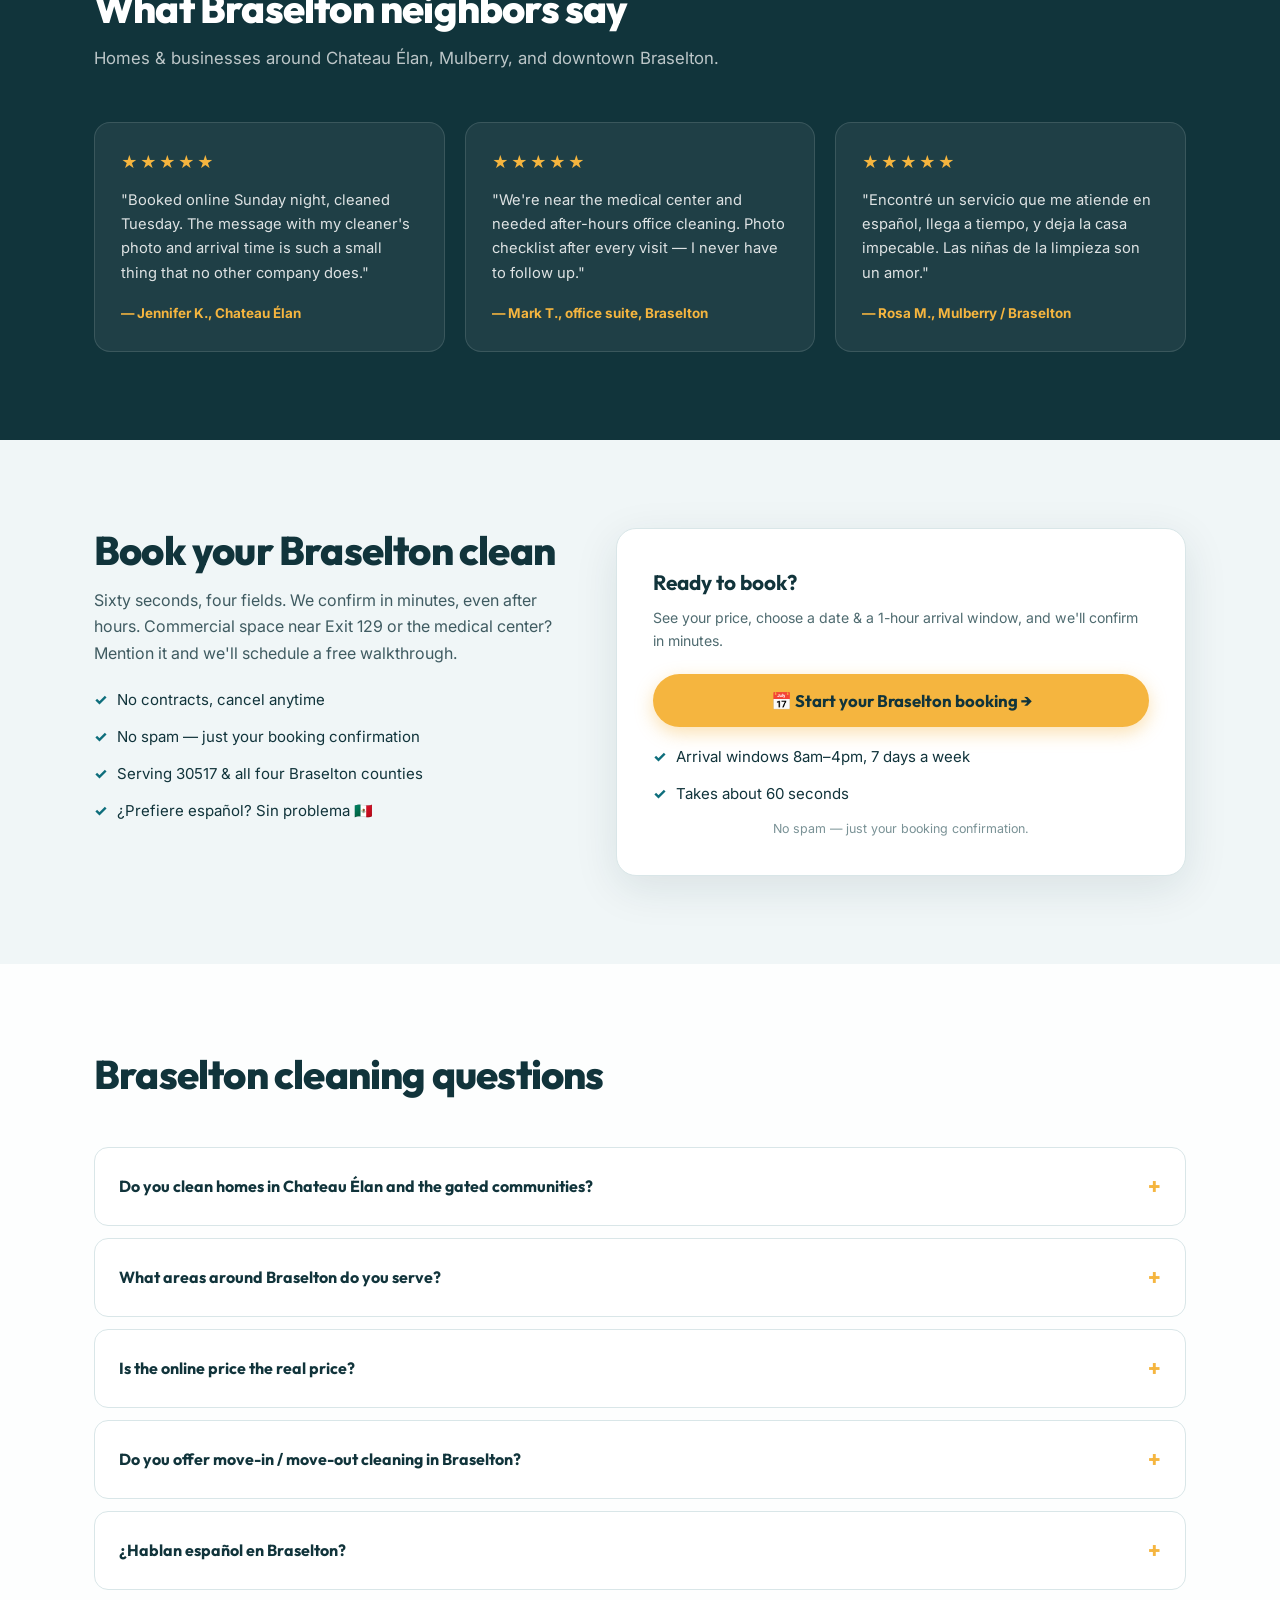
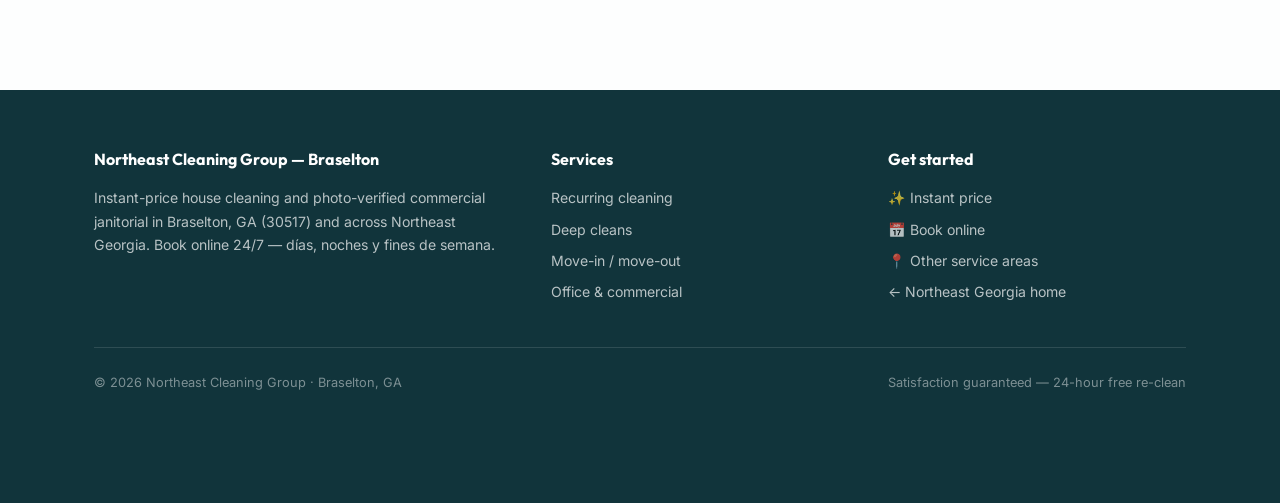
==== commit 5586927b: "Reduce base pricing by 20% BASE/PER_BED/PER_BATH scaled x0.8 on the hub and Braselton pages. Default" ====
--- a/locations/braselton.html
+++ b/locations/braselton.html
@@ -166,7 +166,7 @@
       </div>
       <div class="price-output">
         <span>Your price, per visit</span>
-        <b id="priceVal">$335</b>
+        <b id="priceVal">$265</b>
       </div>
       <a href="#book" class="btn btn-primary submit-btn">Book this clean →</a>
       <p class="pc-note">Final price confirmed before your first visit. No surprises, no upsells at the door.</p>
@@ -389,7 +389,7 @@
 <script>
 // ===== Instant price calculator =====
 let freqMult = 1;
-const BASE = 160.55, PER_BED = 37.18, PER_BATH = 30.42;  // base rates (raised +30%)
+const BASE = 128.44, PER_BED = 29.74, PER_BATH = 24.34;  // base rates
 function setFreq(el){
   document.querySelectorAll('.freq-pill').forEach(p=>p.classList.remove('active'));
   el.classList.add('active');
